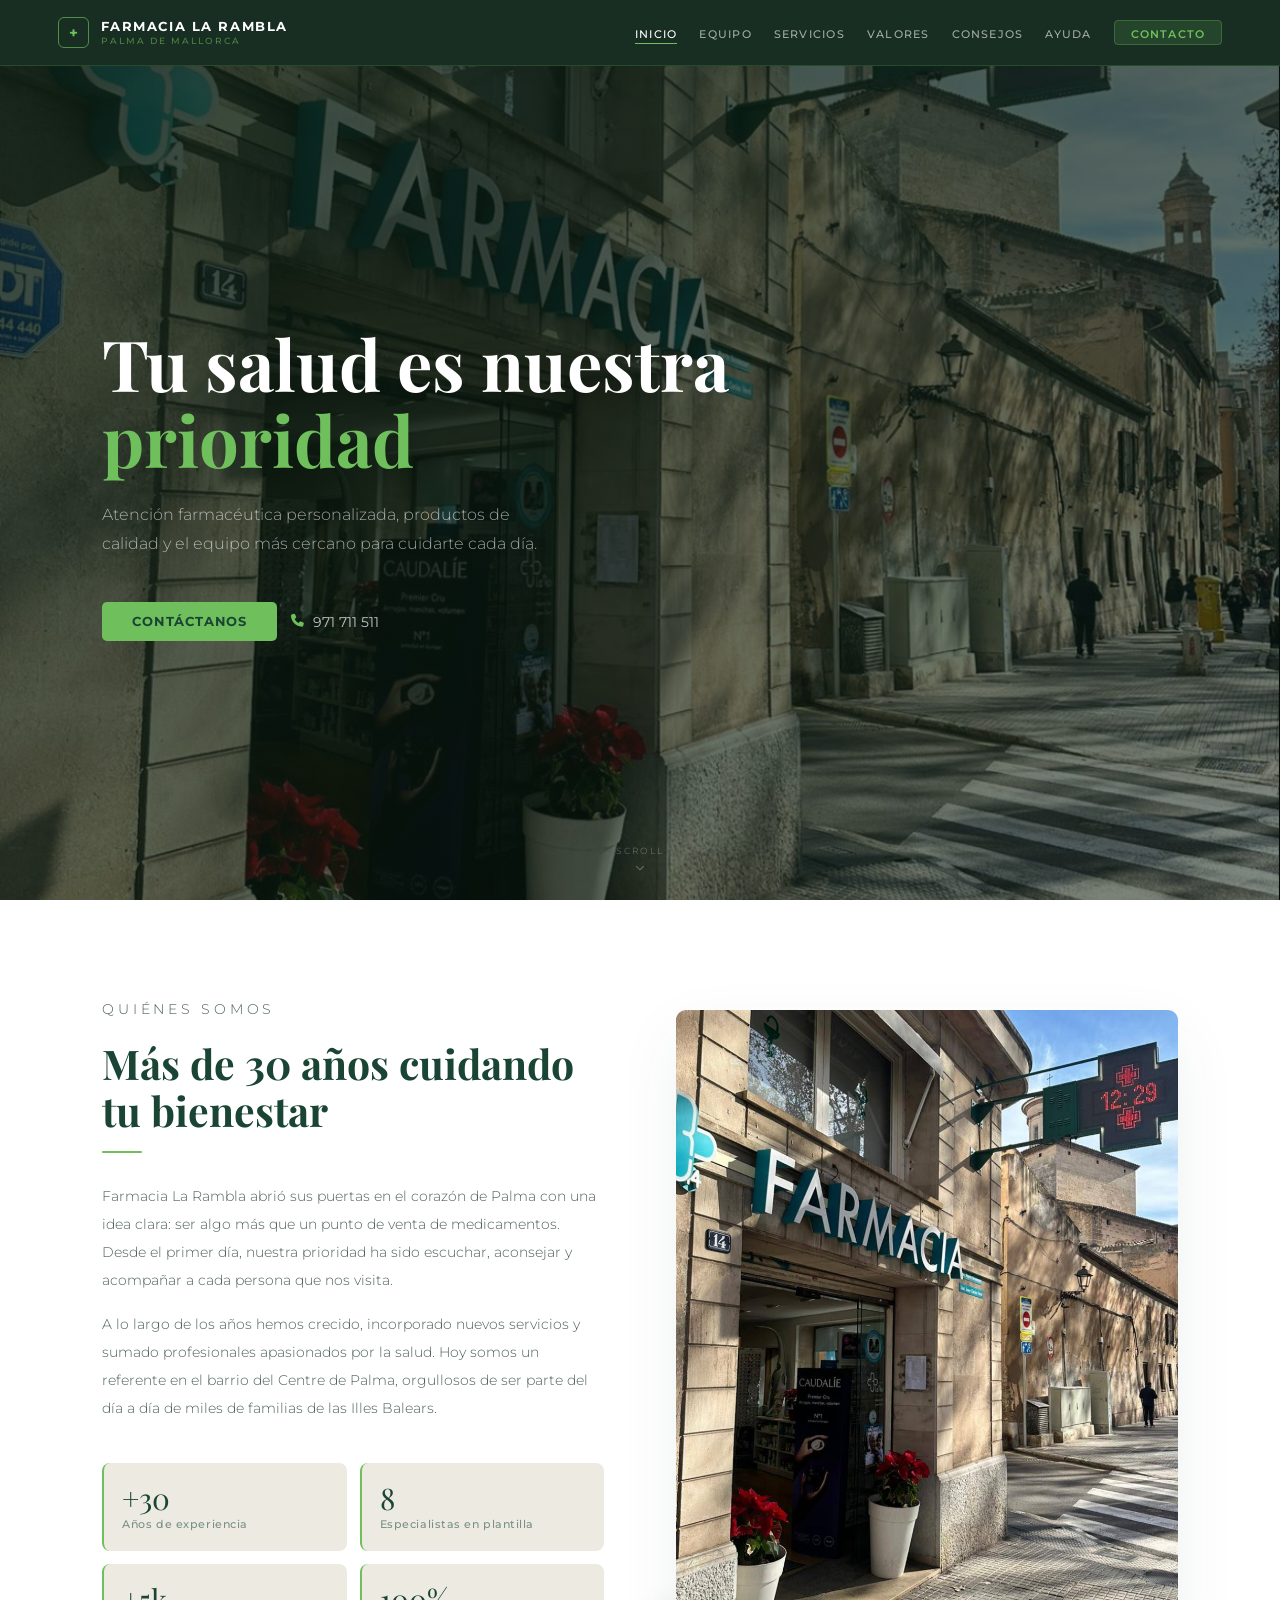
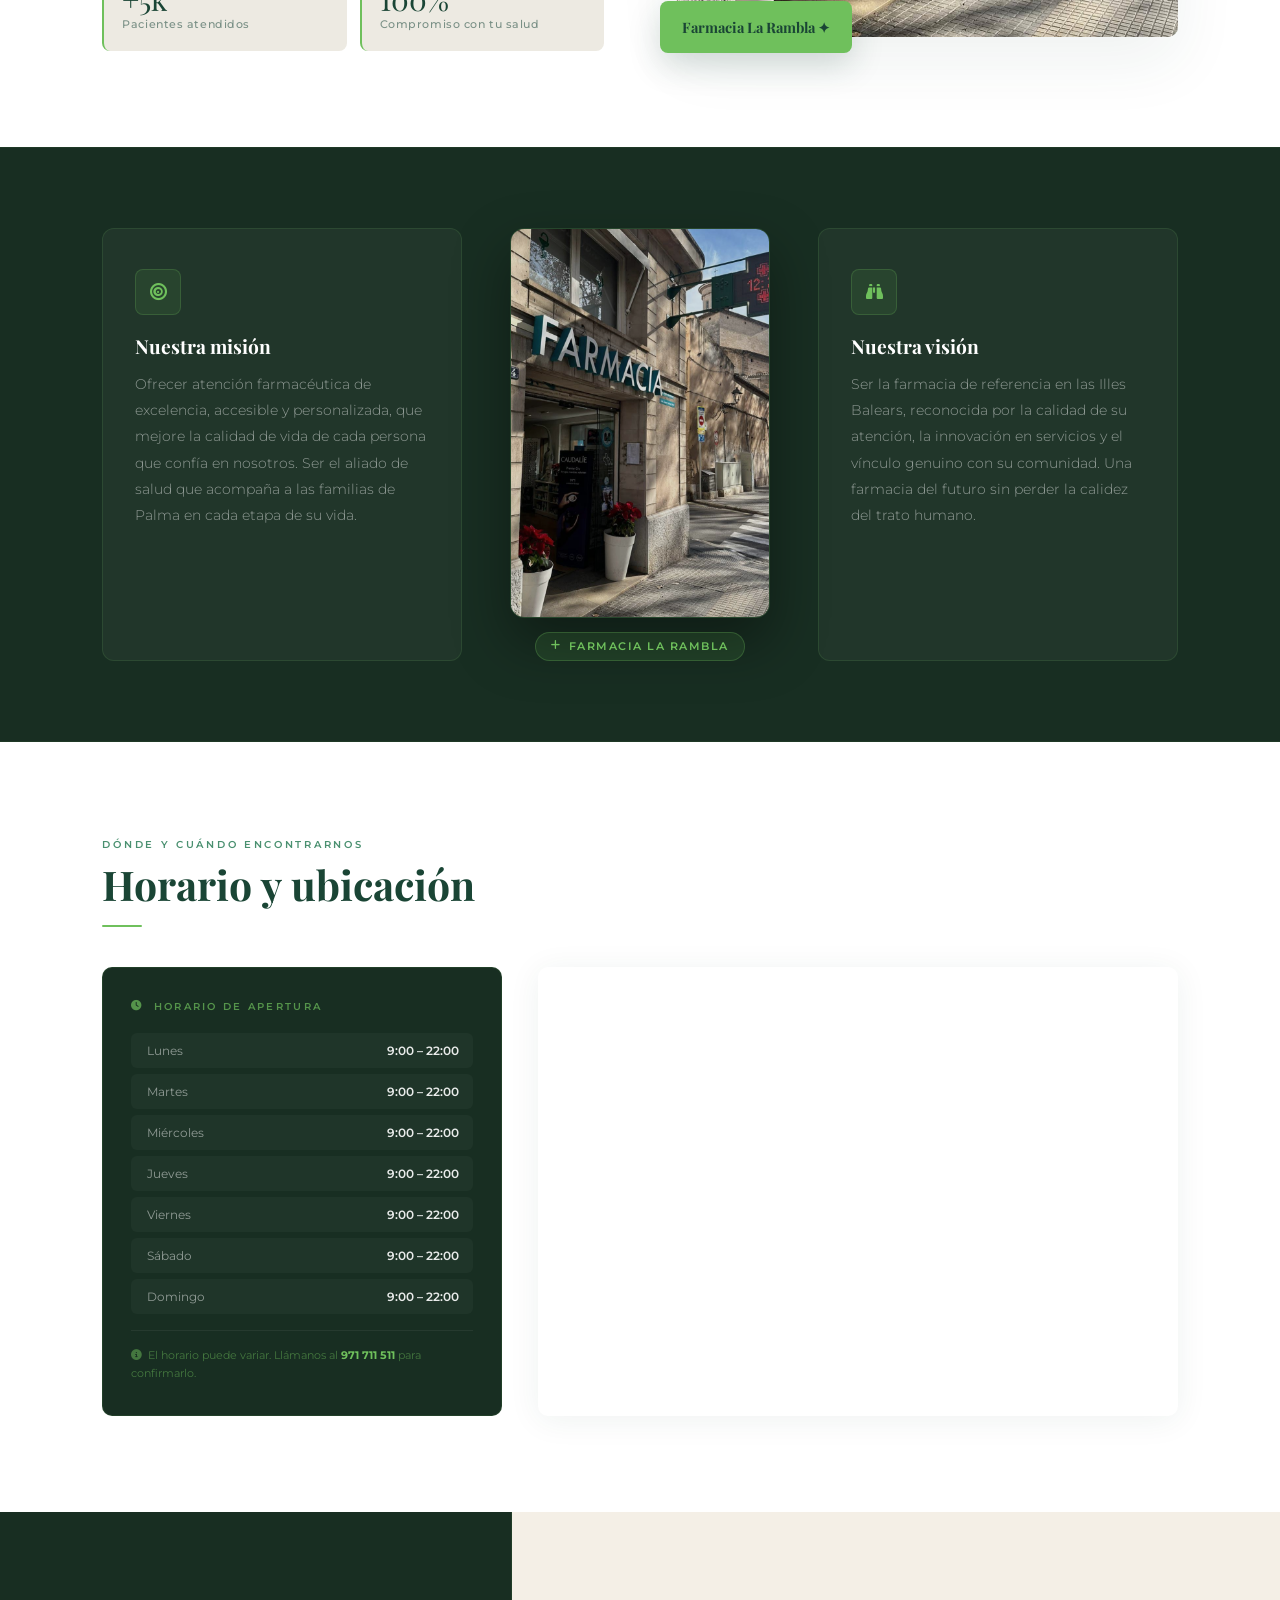
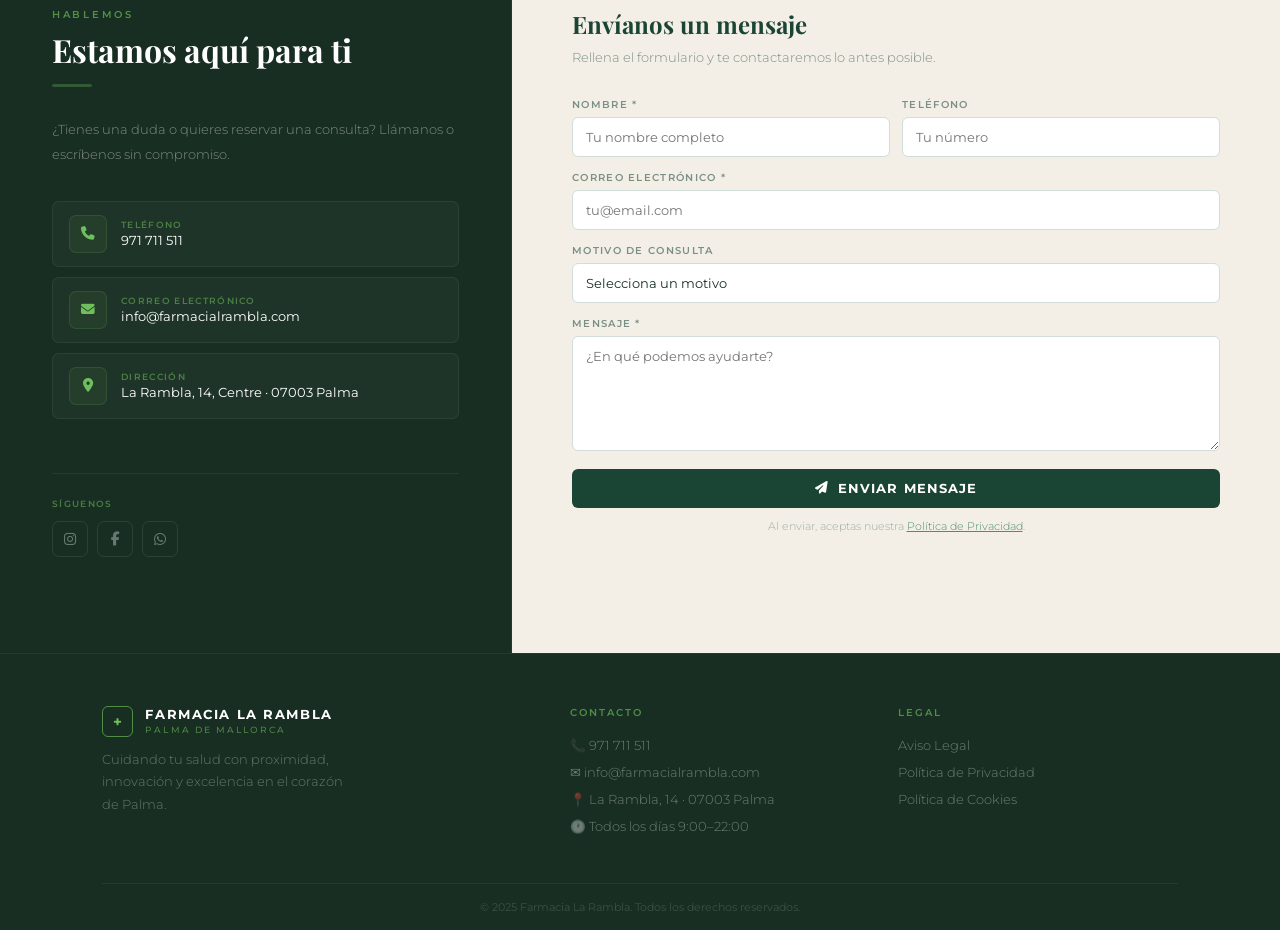
==== Pages/index.html @ c3dd3720 "Initial commit: add full project structure (Pages, assets, styles, index)" ====
<!DOCTYPE html>
<html lang="es">
<head>
  <meta charset="UTF-8"/>
  <meta name="viewport" content="width=device-width, initial-scale=1.0"/>
  <title>Farmacia La Rambla · Palma de Mallorca</title>
  <link href="https://fonts.googleapis.com/css2?family=Playfair+Display:wght@400;700&family=Montserrat:wght@300;400;500;600;700&display=swap" rel="stylesheet"/>
  <link rel="stylesheet" href="https://cdnjs.cloudflare.com/ajax/libs/font-awesome/6.5.0/css/all.min.css"/>
  <link rel="stylesheet" href="style.css"/>
</head>
<body>

<!-- NAVBAR -->
<nav id="navbar">
  <a href="index.html" class="nav-logo">
    <div class="cruz">+</div>
    <div class="nav-logo-text">
      <span class="brand-name">Farmacia La Rambla</span>
      <span class="brand-sub">Palma de Mallorca</span>
    </div>
  </a>
  <ul class="nav-links">
    <li><a href="index.html" class="active">Inicio</a></li>
    <li><a href="equipo.html">Equipo</a></li>
    <li><a href="servicios.html">Servicios</a></li>
    <li><a href="valores.html">Valores</a></li>
    <li><a href="consejos.html">Consejos</a></li>
    <li><a href="ayuda.html">Ayuda</a></li>
    <li><a href="#contacto" class="nav-cta">Contacto</a></li>
  </ul>
</nav>

<!-- HERO -->
<section id="inicio">
  <h1 class="hero-title">Tu salud es nuestra <em>prioridad</em></h1>
  <p class="hero-sub">Atención farmacéutica personalizada, productos de calidad y el equipo más cercano para cuidarte cada día.</p>
  <div class="hero-actions">
    <a href="#contacto" class="btn-primary">Contáctanos</a>
    <a href="tel:+34971711511" class="btn-phone"><i class="fas fa-phone"></i> 971 711 511</a>
  </div>
  <div class="hero-scroll"><span>Scroll</span><i class="fas fa-chevron-down"></i></div>
</section>

<!-- QUIÉNES SOMOS -->
<section id="quienes">
  <div class="quienes-text">
    <p class="section-label">Quiénes somos</p>
    <h2 class="section-title">Más de 30 años cuidando tu bienestar</h2>
    <div class="divider"></div>
    <p>Farmacia La Rambla abrió sus puertas en el corazón de Palma con una idea clara: ser algo más que un punto de venta de medicamentos. Desde el primer día, nuestra prioridad ha sido escuchar, aconsejar y acompañar a cada persona que nos visita.</p>
    <p>A lo largo de los años hemos crecido, incorporado nuevos servicios y sumado profesionales apasionados por la salud. Hoy somos un referente en el barrio del Centre de Palma, orgullosos de ser parte del día a día de miles de familias de las Illes Balears.</p>
    <div class="quienes-stats">
      <div class="stat-box"><div class="stat-num">+30</div><div class="stat-label">Años de experiencia</div></div>
      <div class="stat-box"><div class="stat-num">8</div><div class="stat-label">Especialistas en plantilla</div></div>
      <div class="stat-box"><div class="stat-num">+5k</div><div class="stat-label">Pacientes atendidos</div></div>
      <div class="stat-box"><div class="stat-num">100%</div><div class="stat-label">Compromiso con tu salud</div></div>
    </div>
  </div>
  <div class="quienes-visual">
    <div class="quienes-img-wrap">
      <img src="../assets/Showcase.png" alt="Farmacia La Rambla"/>
    </div>
    <div class="quienes-badge">Farmacia La Rambla ✦</div>
  </div>
</section>

<!-- MISIÓN Y VISIÓN -->
<div class="mv-strip">
  <div class="mv-card">
    <div class="mv-icon"><i class="fas fa-bullseye"></i></div>
    <h3>Nuestra misión</h3>
    <p>Ofrecer atención farmacéutica de excelencia, accesible y personalizada, que mejore la calidad de vida de cada persona que confía en nosotros. Ser el aliado de salud que acompaña a las familias de Palma en cada etapa de su vida.</p>
  </div>
  <div class="mv-center-col">
    <div class="mv-img-frame">
      <img src="../assets/Showcase.png" alt="Farmacia La Rambla"/>
    </div>
    <div class="mv-img-badge">
      <i class="fas fa-plus"></i> Farmacia La Rambla
    </div>
  </div>
  <div class="mv-card">
    <div class="mv-icon"><i class="fas fa-binoculars"></i></div>
    <h3>Nuestra visión</h3>
    <p>Ser la farmacia de referencia en las Illes Balears, reconocida por la calidad de su atención, la innovación en servicios y el vínculo genuino con su comunidad. Una farmacia del futuro sin perder la calidez del trato humano.</p>
  </div>
</div>

<!-- HORARIO + MAPA -->
<section id="horario-mapa">
  <div class="hm-header">
    <p class="section-label">Dónde y cuándo encontrarnos</p>
    <h2 class="section-title">Horario y ubicación</h2>
    <div class="divider"></div>
  </div>
  <div class="hm-inner">
    <div class="horario-block">
      <div class="horario-block-title">
        <i class="fas fa-clock"></i>
        Horario de apertura
      </div>
      <div class="horario-rows">
        <div class="hr-row"><span class="hr-dia">Lunes</span><span class="hr-hora">9:00 – 22:00</span></div>
        <div class="hr-row"><span class="hr-dia">Martes</span><span class="hr-hora">9:00 – 22:00</span></div>
        <div class="hr-row"><span class="hr-dia">Miércoles</span><span class="hr-hora">9:00 – 22:00</span></div>
        <div class="hr-row"><span class="hr-dia">Jueves</span><span class="hr-hora">9:00 – 22:00</span></div>
        <div class="hr-row"><span class="hr-dia">Viernes</span><span class="hr-hora">9:00 – 22:00</span></div>
        <div class="hr-row"><span class="hr-dia">Sábado</span><span class="hr-hora">9:00 – 22:00</span></div>
        <div class="hr-row"><span class="hr-dia">Domingo</span><span class="hr-hora">9:00 – 22:00</span></div>
      </div>
      <p class="horario-note">
        <i class="fas fa-info-circle"></i>&nbsp;
        El horario puede variar. Llámanos al <strong style="color:var(--lima);">971 711 511</strong> para confirmarlo.
      </p>
    </div>
    <div class="mapa-block">
      <iframe
        src="https://maps.google.com/maps?q=La+Rambla+14,+07003+Palma,+Illes+Balears,+Spain&t=&z=16&ie=UTF8&iwloc=&output=embed"
        allowfullscreen loading="lazy"
        referrerpolicy="no-referrer-when-downgrade"
        title="Ubicación Farmacia La Rambla">
      </iframe>
    </div>
  </div>
</section>

<!-- CONTACTO -->
<section id="contacto" style="padding:0;">
  <div class="contacto-info-panel">
    <p class="section-label">Hablemos</p>
    <h2 class="section-title">Estamos aquí para ti</h2>
    <div class="divider"></div>
    <p class="contacto-desc">¿Tienes una duda o quieres reservar una consulta? Llámanos o escríbenos sin compromiso.</p>
    <div class="contacto-items">
      <a href="tel:+34971711511" class="contacto-item">
        <div class="icon"><i class="fas fa-phone"></i></div>
        <div><div class="ci-label">Teléfono</div><div class="ci-value">971 711 511</div></div>
      </a>
      <a href="mailto:info@farmacialrambla.com" class="contacto-item">
        <div class="icon"><i class="fas fa-envelope"></i></div>
        <div><div class="ci-label">Correo electrónico</div><div class="ci-value">info@farmacialrambla.com</div></div>
      </a>
      <div class="contacto-item">
        <div class="icon"><i class="fas fa-map-marker-alt"></i></div>
        <div><div class="ci-label">Dirección</div><div class="ci-value">La Rambla, 14, Centre · 07003 Palma</div></div>
      </div>
    </div>
    <div class="sep-line"></div>
    <p class="ci-label" style="color:rgba(111,192,92,0.55);margin-bottom:12px;">Síguenos</p>
    <div class="social-row">
      <a href="https://www.instagram.com/farmacia_larambla14/" target="_blank" rel="noopener" class="social-btn"><i class="fab fa-instagram"></i></a>
      <a href="#" class="social-btn"><i class="fab fa-facebook-f"></i></a>
      <a href="#" class="social-btn"><i class="fab fa-whatsapp"></i></a>
    </div>
  </div>
  <div class="contacto-form-panel">
    <h3>Envíanos un mensaje</h3>
    <p class="form-sub">Rellena el formulario y te contactaremos lo antes posible.</p>
    <div class="form-row">
      <div class="form-group"><label>Nombre *</label><input type="text" id="nombre" placeholder="Tu nombre completo"/></div>
      <div class="form-group"><label>Teléfono</label><input type="tel" id="telefono" placeholder="Tu número"/></div>
    </div>
    <div class="form-group"><label>Correo electrónico *</label><input type="email" id="email" placeholder="tu@email.com"/></div>
    <div class="form-group">
      <label>Motivo de consulta</label>
      <select id="motivo">
        <option value="">Selecciona un motivo</option>
        <option value="consulta">Consulta farmacéutica</option>
        <option value="cita">Solicitar cita</option>
        <option value="pedido">Pedido o encargo</option>
        <option value="informacion">Información sobre servicios</option>
        <option value="otro">Otro</option>
      </select>
    </div>
    <div class="form-group"><label>Mensaje *</label><textarea id="mensaje" placeholder="¿En qué podemos ayudarte?"></textarea></div>
    <button class="btn-submit" onclick="enviarFormulario()"><i class="fas fa-paper-plane"></i> Enviar mensaje</button>
    <p class="form-nota">Al enviar, aceptas nuestra <a href="#" style="color:var(--verde-claro);">Política de Privacidad</a>.</p>
  </div>
</section>

<!-- FOOTER -->
<footer>
  <div class="footer-grid">
    <div class="footer-brand">
      <a href="index.html" class="nav-logo">
        <div class="cruz">+</div>
        <div class="nav-logo-text">
          <span class="brand-name">Farmacia La Rambla</span>
          <span class="brand-sub">Palma de Mallorca</span>
        </div>
      </a>
      <p>Cuidando tu salud con proximidad, innovación y excelencia en el corazón de Palma.</p>
    </div>
    <div class="footer-col">
      <h4>Contacto</h4>
      <ul>
        <li><span>📞 971 711 511</span></li>
        <li><span>✉ info@farmacialrambla.com</span></li>
        <li><span>📍 La Rambla, 14 · 07003 Palma</span></li>
        <li><span>🕐 Todos los días 9:00–22:00</span></li>
      </ul>
    </div>
    <div class="footer-col">
      <h4>Legal</h4>
      <ul>
        <li><a href="#">Aviso Legal</a></li>
        <li><a href="#">Política de Privacidad</a></li>
        <li><a href="#">Política de Cookies</a></li>
      </ul>
    </div>
  </div>
  <div class="footer-bottom">© 2025 Farmacia La Rambla. Todos los derechos reservados.</div>
</footer>

<script>
  const navbar = document.getElementById('navbar');
  window.addEventListener('scroll', () => {
    navbar.classList.toggle('scrolled', window.scrollY > 60);
  });
  function enviarFormulario() {
    const nombre  = document.getElementById('nombre').value.trim();
    const email   = document.getElementById('email').value.trim();
    const mensaje = document.getElementById('mensaje').value.trim();
    const motivo  = document.getElementById('motivo').value;
    if (!nombre || !email || !mensaje) {
      alert('Por favor rellena los campos obligatorios: nombre, correo y mensaje.');
      return;
    }
    const asunto = motivo ? `[${motivo}] Consulta de ${nombre}` : `Consulta de ${nombre}`;
    const cuerpo = `Nombre: ${nombre}\nCorreo: ${email}\n\n${mensaje}`;
    window.location.href = `mailto:info@farmacialrambla.com?subject=${encodeURIComponent(asunto)}&body=${encodeURIComponent(cuerpo)}`;
  }
</script>
</body>
</html>
---- Pages/style.css ----
/* ═══════════════════════════════════════════════
   Farmacia La Rambla — Shared Stylesheet
   ═══════════════════════════════════════════════ */

:root {
  --verde:       #1a4535;
  --verde-medio: #2b6349;
  --verde-claro: #4a9070;
  --lima:        #6fc05c;
  --crema:       #f4efe6;
  --blanco:      #ffffff;
  --gris:        #edeae2;
  --texto:       #1a2e25;
  --sombra:      rgba(26, 69, 53, 0.07);
  --nav-bg:      #182e22;   /* lightened from #0d1c12 */
}

* { margin: 0; padding: 0; box-sizing: border-box; }
html { scroll-behavior: smooth; }
body {
  font-family: 'Montserrat', sans-serif;
  background: var(--crema); color: var(--texto);
  -webkit-font-smoothing: antialiased;
  text-rendering: optimizeLegibility;
}

/* ── NAVBAR ─────────────────────────────────── */
nav {
  position: fixed; top: 0; left: 0; right: 0; z-index: 1000;
  display: flex; align-items: center; justify-content: space-between;
  padding: 0 4.5%; height: 66px;
  background: var(--nav-bg);
  border-bottom: 1px solid rgba(111, 192, 92, 0.18);
  transition: background 0.35s, box-shadow 0.35s;
}
nav.scrolled {
  background: rgba(18, 38, 28, 0.98);
  backdrop-filter: blur(18px);
  box-shadow: 0 1px 0 rgba(111, 192, 92, 0.12), 0 8px 40px rgba(0, 0, 0, 0.28);
}

.nav-logo { display: flex; align-items: center; gap: 12px; text-decoration: none; }
.nav-logo .cruz {
  width: 31px; height: 31px;
  border: 1.5px solid rgba(111, 192, 92, 0.65); border-radius: 6px;
  display: flex; align-items: center; justify-content: center;
  font-size: 15px; color: var(--lima); font-weight: 700;
  transition: background 0.2s, border-color 0.2s;
}
.nav-logo:hover .cruz { background: rgba(111, 192, 92, 0.1); border-color: var(--lima); }
.nav-logo-text { display: flex; flex-direction: column; line-height: 1; }
.nav-logo-text .brand-name {
  font-family: 'Montserrat', sans-serif; font-size: 0.82rem;
  font-weight: 700; letter-spacing: 0.12em; text-transform: uppercase; color: var(--blanco);
}
.nav-logo-text .brand-sub {
  font-size: 0.58rem; letter-spacing: 0.22em; text-transform: uppercase;
  color: rgba(111, 192, 92, 0.6); margin-top: 3px; font-weight: 500;
}
.nav-logo > span {
  font-family: 'Montserrat', sans-serif; font-size: 0.82rem; font-weight: 700;
  letter-spacing: 0.1em; text-transform: uppercase; color: var(--blanco);
}

.nav-links { display: flex; gap: 22px; list-style: none; align-items: center; }
.nav-links a {
  color: rgba(255, 255, 255, 0.6); text-decoration: none;
  font-size: 0.7rem; font-weight: 500; letter-spacing: 0.11em;
  text-transform: uppercase; transition: color 0.2s;
  position: relative; padding-bottom: 3px;
}
.nav-links a::after {
  content: ''; position: absolute; bottom: 0; left: 0;
  width: 0; height: 1.5px; background: var(--lima);
  transition: width 0.22s ease;
}
.nav-links a:hover,
.nav-links a.active { color: var(--blanco); }
.nav-links a:hover::after,
.nav-links a.active::after { width: 100%; }

.nav-cta {
  background: rgba(111, 192, 92, 0.15) !important; color: var(--lima) !important;
  padding: 6px 16px; border-radius: 4px;
  border: 1px solid rgba(111, 192, 92, 0.3) !important; font-weight: 600 !important;
  transition: background 0.2s !important;
}
.nav-cta::after { display: none !important; }
.nav-cta:hover { background: rgba(111, 192, 92, 0.25) !important; color: var(--lima) !important; }

/* ── BASE SECTION ────────────────────────────── */
section { padding: 96px 8%; }
.section-label {
  font-size: 0.65rem; letter-spacing: 0.26em; text-transform: uppercase;
  color: var(--verde-claro); margin-bottom: 10px; font-weight: 600;
}
.section-title {
  font-family: 'Playfair Display', serif;
  font-size: clamp(1.85rem, 3.2vw, 2.65rem);
  color: var(--verde); line-height: 1.16; margin-bottom: 16px;
}
.divider { width: 40px; height: 2.5px; background: var(--lima); border-radius: 2px; margin-bottom: 30px; }

/* ── PAGE HEADER (subpages) ──────────────────── */
.page-header {
  padding: 130px 8% 72px; background: var(--nav-bg);
  position: relative; overflow: hidden;
}
.page-header::before {
  content: ''; position: absolute; inset: 0;
  background: linear-gradient(135deg, rgba(111,192,92,0.06) 0%, transparent 60%);
  pointer-events: none;
}
.page-header::after {
  content: ''; position: absolute; bottom: 0; left: 8%; right: 8%;
  height: 1px; background: rgba(111, 192, 92, 0.12);
}
.page-header .section-label { color: rgba(111, 192, 92, 0.7); }
.page-header .section-title { color: var(--blanco); font-size: clamp(2.1rem, 4.5vw, 3.2rem); }
.page-header .divider { background: rgba(111, 192, 92, 0.4); }
.page-header-sub {
  color: rgba(255, 255, 255, 0.52); font-size: 0.94rem;
  max-width: 500px; line-height: 1.85; font-weight: 300;
}

/* ── HERO (index.html) ───────────────────────── */
#inicio {
  min-height: 100vh;
  background:
    linear-gradient(to bottom right, rgba(12, 30, 19, 0.86) 0%, rgba(6, 22, 13, 0.5) 100%),
    url('../assets/Showcase.png') center center / cover no-repeat;
  display: flex; flex-direction: column;
  align-items: flex-start; justify-content: center;
  padding: 0 8%; padding-top: 66px; position: relative;
}
.hero-badge {
  display: inline-flex; align-items: center; gap: 8px;
  background: rgba(111, 192, 92, 0.1); border: 1px solid rgba(111, 192, 92, 0.3);
  color: var(--lima); font-size: 0.64rem; letter-spacing: 0.22em; text-transform: uppercase;
  padding: 5px 14px; border-radius: 20px; margin-bottom: 28px;
}
/* ── hero title: original Playfair Display ── */
.hero-title {
  font-family: 'Playfair Display', serif;
  font-size: clamp(2.6rem, 5.5vw, 4.8rem);
  color: var(--blanco); line-height: 1.09;
  max-width: 660px; margin-bottom: 22px;
}
.hero-title em { color: var(--lima); font-style: normal; }
.hero-sub {
  color: rgba(255, 255, 255, 0.6); font-size: 0.97rem;
  max-width: 450px; line-height: 1.88; margin-bottom: 44px; font-weight: 300;
}
.hero-actions { display: flex; gap: 14px; align-items: center; flex-wrap: wrap; }
.btn-primary {
  background: var(--lima); color: var(--verde);
  padding: 12px 30px; border-radius: 5px; font-weight: 700; font-size: 0.8rem;
  text-decoration: none; letter-spacing: 0.06em; text-transform: uppercase;
  transition: background 0.2s, transform 0.2s, box-shadow 0.2s;
}
.btn-primary:hover { background: #7fd46b; transform: translateY(-2px); box-shadow: 0 8px 24px rgba(111,192,92,0.3); }
.btn-phone {
  color: rgba(255,255,255,0.75); text-decoration: none;
  display: flex; align-items: center; gap: 9px;
  font-size: 0.88rem; font-weight: 400; transition: color 0.2s;
}
.btn-phone i { color: var(--lima); font-size: 0.8rem; }
.btn-phone:hover { color: var(--blanco); }
.hero-scroll {
  position: absolute; bottom: 28px; left: 50%; transform: translateX(-50%);
  display: flex; flex-direction: column; align-items: center; gap: 7px;
  color: rgba(255, 255, 255, 0.28); font-size: 0.58rem;
  letter-spacing: 0.2em; text-transform: uppercase;
  animation: heroScroll 2.4s ease-in-out infinite;
}
@keyframes heroScroll {
  0%, 100% { transform: translateX(-50%) translateY(0); opacity: 0.35; }
  50%       { transform: translateX(-50%) translateY(7px); opacity: 0.75; }
}

/* ── QUIÉNES SOMOS ───────────────────────────── */
#quienes {
  background: var(--blanco);
  display: grid; grid-template-columns: 1fr 1fr; gap: 72px; align-items: center;
}
.quienes-text p { color: #4d6059; line-height: 1.94; font-size: 0.9rem; font-weight: 300; margin-bottom: 16px; }
.quienes-stats { display: grid; grid-template-columns: 1fr 1fr; gap: 13px; margin-top: 40px; }
.stat-box {
  background: var(--gris); padding: 20px 18px; border-radius: 8px;
  border-left: 2.5px solid var(--lima); transition: transform 0.2s;
}
.stat-box:hover { transform: translateY(-2px); }
.stat-num { font-family: 'Playfair Display', serif; font-size: 1.85rem; color: var(--verde); line-height: 1; margin-bottom: 4px; }
.stat-label { font-size: 0.69rem; color: #7a9086; font-weight: 500; letter-spacing: 0.05em; }
.quienes-visual { position: relative; }
.quienes-img-wrap { border-radius: 10px; overflow: hidden; aspect-ratio: 4/5; box-shadow: 0 24px 64px var(--sombra); }
.quienes-img-wrap img { width: 100%; height: 100%; object-fit: cover; display: block; }
.quienes-badge {
  position: absolute; bottom: -16px; left: -16px;
  background: var(--lima); color: var(--verde); padding: 16px 22px; border-radius: 8px;
  font-family: 'Playfair Display', serif; font-size: 0.9rem; font-weight: 700;
  box-shadow: 0 12px 32px rgba(26, 69, 53, 0.18);
}

/* ── MISIÓN / VISIÓN ─────────────────────────── */
.mv-strip {
  background: var(--nav-bg);
  padding: 80px 8%;
  display: grid;
  grid-template-columns: 1fr 260px 1fr;
  gap: 48px;
  align-items: center;
  border-top: 1px solid rgba(111, 192, 92, 0.08);
  border-bottom: 1px solid rgba(111, 192, 92, 0.08);
}
.mv-card {
  background: rgba(255, 255, 255, 0.04);
  border: 1px solid rgba(111, 192, 92, 0.14);
  border-radius: 12px; padding: 40px 32px;
  display: flex; flex-direction: column; height: 100%;
}
.mv-icon {
  width: 46px; height: 46px;
  background: rgba(111, 192, 92, 0.1);
  border: 1px solid rgba(111, 192, 92, 0.22);
  border-radius: 8px;
  display: flex; align-items: center; justify-content: center;
  color: var(--lima); font-size: 1.05rem; margin-bottom: 18px; flex-shrink: 0;
}
.mv-card h3 {
  font-family: 'Playfair Display', serif;
  font-size: 1.2rem; color: var(--blanco); margin-bottom: 12px;
}
.mv-card p { color: rgba(255, 255, 255, 0.5); font-size: 0.86rem; line-height: 1.9; font-weight: 300; }

/* Mission/Vision center image column */
.mv-center-col {
  display: flex; flex-direction: column; align-items: center; gap: 14px;
}
.mv-img-frame {
  width: 100%; aspect-ratio: 2/3; border-radius: 14px; overflow: hidden;
  border: 1px solid rgba(111, 192, 92, 0.16);
  box-shadow: 0 24px 56px rgba(0, 0, 0, 0.38);
}
.mv-img-frame img {
  width: 100%; height: 100%; object-fit: cover;
  filter: brightness(0.88) saturate(0.85);
}
.mv-img-badge {
  background: rgba(111, 192, 92, 0.12);
  border: 1px solid rgba(111, 192, 92, 0.26);
  color: var(--lima); padding: 7px 15px; border-radius: 20px;
  font-size: 0.66rem; font-weight: 600; letter-spacing: 0.14em;
  text-transform: uppercase; display: flex; align-items: center; gap: 7px;
  white-space: nowrap;
}

/* ── HORARIO + MAPA ──────────────────────────── */
#horario-mapa { background: var(--blanco); }
.hm-header { margin-bottom: 40px; }
.hm-inner { display: grid; grid-template-columns: 1fr 1.6fr; gap: 36px; align-items: stretch; }
.horario-block {
  background: var(--nav-bg); border-radius: 10px; padding: 32px 28px;
  display: flex; flex-direction: column; border: 1px solid rgba(111, 192, 92, 0.12);
}
.horario-block-title {
  font-size: 0.65rem; letter-spacing: 0.22em; text-transform: uppercase;
  color: rgba(111, 192, 92, 0.7); margin-bottom: 20px;
  display: flex; align-items: center; gap: 10px; font-weight: 600;
}
.horario-rows { display: flex; flex-direction: column; gap: 6px; flex: 1; }
.hr-row {
  display: flex; justify-content: space-between; align-items: center;
  padding: 10px 14px; border-radius: 6px; border-left: 2px solid transparent;
  transition: border-color 0.2s, background 0.2s; background: rgba(255,255,255,0.03);
}
.hr-row:hover { border-left-color: var(--lima); background: rgba(111,192,92,0.05); }
.hr-dia { font-size: 0.76rem; color: rgba(255,255,255,0.5); font-weight: 400; }
.hr-hora { font-size: 0.78rem; color: rgba(255,255,255,0.9); font-weight: 600; }
.hr-row.cerrado .hr-hora { color: rgba(255,255,255,0.25); font-weight: 400; font-style: italic; }
.horario-note {
  font-size: 0.68rem; color: rgba(111,192,92,0.5); margin-top: 16px;
  line-height: 1.65; padding-top: 16px; border-top: 1px solid rgba(255,255,255,0.06);
}
.mapa-block { border-radius: 10px; overflow: hidden; box-shadow: 0 4px 32px var(--sombra); min-height: 360px; }
.mapa-block iframe { width: 100%; height: 100%; min-height: 360px; border: 0; display: block; }

/* ── EQUIPO ──────────────────────────────────── */
.equipo-intro { color: #4d6059; font-size: 0.9rem; line-height: 1.92; font-weight: 300; max-width: 640px; margin-bottom: 48px; }
.equipo-grid { display: grid; grid-template-columns: repeat(2, 1fr); gap: 24px; }
.miembro-card {
  background: var(--gris); border-radius: 11px; overflow: hidden;
  display: grid; grid-template-columns: 180px 1fr;
  box-shadow: 0 2px 14px var(--sombra); transition: transform 0.3s, box-shadow 0.3s;
}
.miembro-card:hover { transform: translateY(-4px); box-shadow: 0 14px 44px rgba(26,69,53,0.1); }
.miembro-foto {
  background: var(--nav-bg);
  display: flex; align-items: center; justify-content: center; min-height: 240px; overflow: hidden;
}
.miembro-foto img { width: 100%; height: 100%; object-fit: cover; }
.miembro-foto .ph { font-size: 3.5rem; color: rgba(111,192,92,0.15); }
.miembro-info { padding: 24px 20px; display: flex; flex-direction: column; justify-content: center; }
.miembro-role { font-size: 0.58rem; letter-spacing: 0.2em; text-transform: uppercase; color: var(--verde-claro); font-weight: 600; margin-bottom: 4px; }
.miembro-nombre { font-family: 'Playfair Display', serif; font-size: 1.12rem; color: var(--verde); margin-bottom: 6px; }
.miembro-titulo { font-size: 0.68rem; color: rgba(255,255,255,0.85); background: var(--verde); display: inline-block; padding: 3px 10px; border-radius: 20px; margin-bottom: 11px; font-weight: 500; }
.miembro-desc { font-size: 0.77rem; color: #5a7268; line-height: 1.78; font-weight: 300; margin-bottom: 13px; }
.miembro-tags { display: flex; flex-wrap: wrap; gap: 5px; }
.mtag { background: var(--blanco); color: var(--verde); font-size: 0.63rem; padding: 3px 9px; border-radius: 20px; font-weight: 500; border: 1px solid #d0e0d8; }

/* ── SERVICIOS ───────────────────────────────── */
.servicios-intro { color: #4d6059; font-size: 0.9rem; line-height: 1.92; font-weight: 300; max-width: 640px; margin-bottom: 48px; }
.servicios-grid { display: grid; grid-template-columns: repeat(3, 1fr); gap: 18px; }

/* "Flyers" / Service cards — taller and more spacious */
.servicio-card {
  background: var(--blanco); padding: 42px 28px; border-radius: 9px;
  min-height: 250px;
  box-shadow: 0 1px 8px var(--sombra);
  transition: transform 0.3s, box-shadow 0.3s;
  border-bottom: 2.5px solid transparent;
  display: flex; flex-direction: column;
}
.servicio-card:hover {
  transform: translateY(-5px);
  box-shadow: 0 14px 44px rgba(26, 69, 53, 0.09);
  border-bottom-color: var(--lima);
}
.servicio-icon {
  width: 50px; height: 50px; background: rgba(111, 192, 92, 0.09);
  border-radius: 8px; display: flex; align-items: center; justify-content: center;
  margin-bottom: 20px; font-size: 1.2rem; color: var(--verde-medio);
}
.servicio-card h3 { font-family: 'Playfair Display', serif; font-size: 1rem; color: var(--verde); margin-bottom: 10px; }
.servicio-card p { font-size: 0.8rem; color: #6a8070; line-height: 1.82; font-weight: 300; flex: 1; }

.extras-titulo { font-family: 'Playfair Display', serif; font-size: 1.4rem; color: var(--verde); margin: 60px 0 22px; }
.extras-grid { display: grid; grid-template-columns: repeat(2, 1fr); gap: 16px; }
.extra-card {
  background: var(--blanco); border: 1.5px solid #dde8e3; border-radius: 9px;
  padding: 24px 20px; display: flex; gap: 16px; align-items: flex-start;
  transition: border-color 0.2s, box-shadow 0.2s;
}
.extra-card:hover { border-color: var(--lima); box-shadow: 0 8px 24px var(--sombra); }
.extra-icon { width: 44px; height: 44px; background: var(--verde); border-radius: 7px; flex-shrink: 0; display: flex; align-items: center; justify-content: center; color: var(--lima); font-size: 0.88rem; }
.extra-card h4 { font-family: 'Playfair Display', serif; font-size: 0.92rem; color: var(--verde); margin-bottom: 5px; }
.extra-card p { font-size: 0.78rem; color: #6a8070; line-height: 1.75; font-weight: 300; }

/* ── VALORES ─────────────────────────────────── */

/* Stats strip (valores.html) */
.valores-stats-strip {
  background: var(--blanco); padding: 36px 8%;
  display: flex; gap: 0; border-bottom: 1px solid #e8e3da;
}
.v-stat {
  flex: 1; padding: 16px 24px; text-align: center;
  border-right: 1px solid #e8e3da;
}
.v-stat:last-child { border-right: none; }
.v-stat-num { font-family: 'Playfair Display', serif; font-size: 2rem; color: var(--verde); line-height: 1; margin-bottom: 5px; }
.v-stat-label { font-size: 0.71rem; color: #7a9086; font-weight: 500; letter-spacing: 0.04em; }

/* Valores section — light background, consistent with other pages */
.valores-section { background: var(--crema); padding: 80px 8%; }
.valores-sub {
  color: #4d6059; font-size: 0.88rem; max-width: 540px; line-height: 1.9;
  font-weight: 300; margin-bottom: 48px;
}

.valores-grid { display: grid; grid-template-columns: repeat(5, 1fr); gap: 18px; }
.flip-card { height: 250px; perspective: 1000px; cursor: pointer; }
.flip-inner {
  width: 100%; height: 100%; position: relative;
  transform-style: preserve-3d;
  transition: transform 0.65s cubic-bezier(0.4, 0, 0.2, 1);
}
.flip-card:hover .flip-inner { transform: rotateY(180deg); }
.flip-front, .flip-back {
  position: absolute; width: 100%; height: 100%;
  backface-visibility: hidden; border-radius: 10px;
  display: flex; flex-direction: column;
  align-items: center; justify-content: center;
  padding: 26px 18px; text-align: center;
}

/* Flip front — white card on light background */
.flip-front {
  background: var(--blanco);
  border: 1.5px solid #d0ddd7;
  box-shadow: 0 3px 16px rgba(26, 69, 53, 0.06);
}
.flip-front i { font-size: 1.8rem; color: var(--verde-claro); margin-bottom: 14px; }
.flip-front h3 { font-family: 'Playfair Display', serif; color: var(--verde); font-size: 1rem; }

/* Flip back — dark verde */
.flip-back { background: var(--verde); transform: rotateY(180deg); }
.flip-back h3 { font-family: 'Playfair Display', serif; color: var(--blanco); font-size: 0.95rem; margin-bottom: 10px; }
.flip-back p { color: rgba(255, 255, 255, 0.7); font-size: 0.79rem; line-height: 1.66; }

/* ── CONTACTO ────────────────────────────────── */
#contacto { padding: 0; display: grid; grid-template-columns: 1fr 1.5fr; }
.contacto-info-panel {
  background: var(--nav-bg); padding: 96px 52px;
  display: flex; flex-direction: column; border-right: 1px solid rgba(111,192,92,0.1);
}
.contacto-info-panel .section-label { color: rgba(111, 192, 92, 0.68); }
.contacto-info-panel .section-title { color: var(--blanco); font-size: clamp(1.65rem, 2.5vw, 2.3rem); }
.contacto-info-panel .divider { background: rgba(111, 192, 92, 0.3); }
.contacto-desc { color: rgba(255, 255, 255, 0.45); font-size: 0.84rem; line-height: 1.86; font-weight: 300; margin-bottom: 34px; }
.contacto-items { display: flex; flex-direction: column; gap: 10px; margin-bottom: 30px; }
.contacto-item {
  display: flex; align-items: center; gap: 14px; text-decoration: none;
  padding: 13px 16px; background: rgba(255, 255, 255, 0.03);
  border: 1px solid rgba(255, 255, 255, 0.06); border-radius: 7px;
  transition: background 0.2s, transform 0.2s;
}
.contacto-item:hover { background: rgba(111, 192, 92, 0.08); transform: translateX(4px); }
.contacto-item .icon {
  width: 38px; height: 38px; background: rgba(111, 192, 92, 0.08);
  border: 1px solid rgba(111, 192, 92, 0.14); border-radius: 7px;
  display: flex; align-items: center; justify-content: center;
  color: var(--lima); font-size: 0.85rem; flex-shrink: 0;
}
.ci-label { font-size: 0.59rem; text-transform: uppercase; letter-spacing: 0.14em; color: rgba(111, 192, 92, 0.55); font-weight: 600; margin-bottom: 2px; }
.ci-value { font-size: 0.83rem; color: var(--blanco); font-weight: 400; }
.sep-line { width: 100%; height: 1px; background: rgba(255, 255, 255, 0.06); margin: 24px 0; }
.social-row { display: flex; gap: 9px; }
.social-btn {
  width: 36px; height: 36px; border-radius: 7px; border: 1px solid rgba(255, 255, 255, 0.09);
  display: flex; align-items: center; justify-content: center;
  color: rgba(255, 255, 255, 0.35); text-decoration: none;
  font-size: 0.88rem; transition: background 0.2s, color 0.2s;
}
.social-btn:hover { background: rgba(111, 192, 92, 0.12); color: var(--lima); }

.contacto-form-panel { background: var(--crema); padding: 96px 60px; }
.contacto-form-panel h3 { font-family: 'Playfair Display', serif; font-size: 1.5rem; color: var(--verde); margin-bottom: 6px; }
.form-sub { color: #7a9086; font-size: 0.82rem; line-height: 1.8; font-weight: 300; margin-bottom: 28px; }
.form-group { margin-bottom: 14px; }
.form-group label { display: block; font-size: 0.63rem; text-transform: uppercase; letter-spacing: 0.13em; color: #7a9086; margin-bottom: 6px; font-weight: 600; }
.form-group input,
.form-group textarea,
.form-group select {
  width: 100%; padding: 11px 13px; background: var(--blanco);
  border: 1.5px solid #d0ddd8; border-radius: 6px;
  font-family: 'Montserrat', sans-serif; font-size: 0.84rem; color: var(--texto);
  outline: none; transition: border-color 0.2s; -webkit-appearance: none;
}
.form-group input:focus,
.form-group textarea:focus,
.form-group select:focus { border-color: var(--verde-claro); box-shadow: 0 0 0 3px rgba(74,144,112,0.07); }
.form-group textarea { resize: vertical; min-height: 115px; }
.form-row { display: grid; grid-template-columns: 1fr 1fr; gap: 12px; }
.btn-submit {
  width: 100%; padding: 12px; background: var(--verde); color: var(--blanco);
  border: none; border-radius: 6px; font-family: 'Montserrat', sans-serif;
  font-size: 0.79rem; font-weight: 700; cursor: pointer;
  display: flex; align-items: center; justify-content: center; gap: 9px;
  margin-top: 8px; transition: background 0.2s, transform 0.2s;
  letter-spacing: 0.08em; text-transform: uppercase;
}
.btn-submit:hover { background: var(--verde-medio); transform: translateY(-1px); }
.form-nota { font-size: 0.69rem; color: #9aada6; text-align: center; margin-top: 10px; line-height: 1.6; font-weight: 300; }

/* ── FOOTER ──────────────────────────────────── */
footer { background: var(--nav-bg); padding: 52px 8% 0; border-top: 1px solid rgba(111,192,92,0.1); }
.footer-grid {
  display: grid; grid-template-columns: 1.5fr 1fr 1fr; gap: 48px;
  padding-bottom: 40px; border-bottom: 1px solid rgba(255, 255, 255, 0.06);
}
.footer-brand p { color: rgba(255, 255, 255, 0.35); font-size: 0.79rem; line-height: 1.8; font-weight: 300; max-width: 250px; margin-top: 12px; }
.footer-col h4 { color: rgba(111, 192, 92, 0.65); font-size: 0.63rem; letter-spacing: 0.2em; text-transform: uppercase; margin-bottom: 16px; font-weight: 600; }
.footer-col ul { list-style: none; }
.footer-col ul li { margin-bottom: 8px; }
.footer-col ul li a,
.footer-col ul li span { color: rgba(255, 255, 255, 0.38); text-decoration: none; font-size: 0.79rem; font-weight: 300; transition: color 0.2s; }
.footer-col ul li a:hover { color: rgba(111, 192, 92, 0.8); }
.footer-bottom { padding: 16px 0; text-align: center; color: rgba(255, 255, 255, 0.16); font-size: 0.7rem; }

/* ── CHATBOT (ayuda.html) ────────────────────── */
.chat-container { max-width: 720px; margin: 0 auto; }
.chat-disclaimer {
  background: rgba(111, 192, 92, 0.08); border: 1px solid rgba(111, 192, 92, 0.2);
  border-radius: 10px; padding: 18px 22px; margin-bottom: 26px;
  display: flex; gap: 13px; align-items: flex-start;
}
.chat-disclaimer i { color: var(--lima); font-size: 0.95rem; margin-top: 2px; flex-shrink: 0; }
.chat-disclaimer p { font-size: 0.83rem; color: #4d6059; line-height: 1.75; font-weight: 300; }
.chat-window {
  background: var(--blanco); border-radius: 12px;
  border: 1.5px solid #dde8e3; overflow: hidden; box-shadow: 0 4px 24px var(--sombra);
}
.chat-header {
  background: var(--nav-bg); padding: 14px 20px;
  display: flex; align-items: center; gap: 11px;
  border-bottom: 1px solid rgba(111,192,92,0.12);
}
.chat-header-dot { width: 8px; height: 8px; border-radius: 50%; background: var(--lima); }
.chat-header-title { font-size: 0.78rem; font-weight: 600; color: var(--blanco); letter-spacing: 0.04em; }
.chat-header-sub { font-size: 0.64rem; color: rgba(255,255,255,0.38); margin-left: auto; }
.chat-messages {
  padding: 18px; min-height: 320px; max-height: 400px;
  overflow-y: auto; display: flex; flex-direction: column; gap: 11px;
}
.msg { display: flex; gap: 9px; align-items: flex-end; }
.msg.bot { flex-direction: row; }
.msg.user { flex-direction: row-reverse; }
.msg-avatar {
  width: 28px; height: 28px; border-radius: 50%; flex-shrink: 0;
  background: var(--nav-bg); display: flex; align-items: center;
  justify-content: center; font-size: 0.75rem; color: var(--lima);
}
.msg.user .msg-avatar { background: var(--lima); color: var(--verde); }
.msg-bubble { max-width: 75%; padding: 10px 14px; border-radius: 11px; font-size: 0.82rem; line-height: 1.65; font-weight: 300; }
.msg.bot .msg-bubble { background: var(--gris); color: var(--texto); border-bottom-left-radius: 3px; }
.msg.user .msg-bubble { background: var(--verde); color: var(--blanco); border-bottom-right-radius: 3px; }
.chat-quick { padding: 12px 18px; border-top: 1px solid var(--gris); display: flex; flex-wrap: wrap; gap: 7px; }
.quick-btn {
  background: none; border: 1px solid #d0ddd8; border-radius: 20px;
  padding: 6px 13px; font-size: 0.72rem; font-family: 'Montserrat', sans-serif;
  color: var(--verde); cursor: pointer; transition: background 0.2s, border-color 0.2s; font-weight: 500;
}
.quick-btn:hover { background: rgba(111,192,92,0.08); border-color: var(--lima); }
.chat-input-row { padding: 13px 18px; border-top: 1px solid var(--gris); display: flex; gap: 9px; align-items: center; }
.chat-input {
  flex: 1; padding: 10px 13px; border: 1.5px solid #d0ddd8; border-radius: 6px;
  font-family: 'Montserrat', sans-serif; font-size: 0.82rem; color: var(--texto);
  outline: none; transition: border-color 0.2s; background: var(--crema);
}
.chat-input:focus { border-color: var(--verde-claro); }
.chat-send {
  width: 37px; height: 37px; background: var(--verde); border: none; border-radius: 6px;
  cursor: pointer; display: flex; align-items: center; justify-content: center;
  color: var(--blanco); font-size: 0.85rem; transition: background 0.2s;
}
.chat-send:hover { background: var(--verde-medio); }

/* ── CONSEJOS ────────────────────────────────── */
.consejos-intro { color: #4d6059; font-size: 0.9rem; line-height: 1.92; font-weight: 300; max-width: 620px; margin-bottom: 44px; }
.consejos-grid { display: grid; grid-template-columns: repeat(3, 1fr); gap: 20px; }

/* Consejo cards — taller for better presence */
.consejo-card {
  background: var(--blanco); border-radius: 11px; border: 1.5px solid #dde8e3;
  overflow: hidden; min-height: 290px;
  transition: transform 0.25s, box-shadow 0.25s, border-color 0.25s;
  box-shadow: 0 2px 10px var(--sombra); display: flex; flex-direction: column;
}
.consejo-card:hover {
  transform: translateY(-4px); box-shadow: 0 12px 36px rgba(26,69,53,0.1); border-color: var(--lima);
}
.consejo-card-top { padding: 24px 22px 14px; display: flex; align-items: flex-start; gap: 14px; }
.consejo-icon-wrap {
  width: 46px; height: 46px; border-radius: 9px; background: var(--nav-bg);
  flex-shrink: 0; display: flex; align-items: center; justify-content: center; font-size: 1.15rem;
}
.consejo-title { font-family: 'Playfair Display', serif; font-size: 1.05rem; color: var(--verde); margin-bottom: 3px; }
.consejo-tag { font-size: 0.61rem; letter-spacing: 0.14em; text-transform: uppercase; color: var(--verde-claro); font-weight: 600; }
.consejo-body { padding: 0 22px 22px; flex: 1; display: flex; flex-direction: column; justify-content: flex-end; }
.consejo-desc { font-size: 0.79rem; color: #5a7268; line-height: 1.78; font-weight: 300; margin-bottom: 14px; flex: 1; }
.consejo-rec { display: flex; align-items: center; gap: 10px; background: var(--gris); border-radius: 7px; padding: 11px 13px; }
.consejo-rec i { color: var(--lima); font-size: 0.8rem; flex-shrink: 0; }
.consejo-rec span { font-size: 0.76rem; color: var(--verde); font-weight: 600; }

/* ── RESPONSIVE ──────────────────────────────── */
@media (max-width: 1200px) {
  .equipo-grid { grid-template-columns: 1fr; }
  .valores-grid { grid-template-columns: repeat(3, 1fr); }
  .consejos-grid { grid-template-columns: repeat(2, 1fr); }
  .mv-strip { grid-template-columns: 1fr 220px 1fr; gap: 32px; }
}
@media (max-width: 1024px) {
  .servicios-grid { grid-template-columns: repeat(2, 1fr); }
  #contacto { grid-template-columns: 1fr; }
  .contacto-info-panel, .contacto-form-panel { padding: 60px 40px; }
  .hm-inner { grid-template-columns: 1fr; }
  .mapa-block { min-height: 300px; }
  .mv-strip { grid-template-columns: 1fr; gap: 28px; }
  .mv-center-col { order: -1; }
  .mv-img-frame { aspect-ratio: 16/9; max-height: 300px; }
}
@media (max-width: 900px) {
  #quienes { grid-template-columns: 1fr; gap: 40px; }
  .mv-strip { grid-template-columns: 1fr; }
  .miembro-card { grid-template-columns: 1fr; }
  .miembro-foto { min-height: 180px; }
  .valores-stats-strip { flex-direction: column; gap: 0; }
  .v-stat { border-right: none; border-bottom: 1px solid #e8e3da; }
  .v-stat:last-child { border-bottom: none; }
}
@media (max-width: 768px) {
  .nav-links { display: none; }
  section { padding: 72px 5%; }
  .mv-strip { padding: 60px 5%; }
  .valores-stats-strip { padding: 28px 5%; }
  .servicios-grid { grid-template-columns: 1fr; }
  .extras-grid { grid-template-columns: 1fr; }
  .valores-grid { grid-template-columns: repeat(2, 1fr); }
  .consejos-grid { grid-template-columns: 1fr; }
  .footer-grid { grid-template-columns: 1fr; gap: 28px; }
  .form-row { grid-template-columns: 1fr; }
  .page-header { padding: 100px 5% 56px; }
}
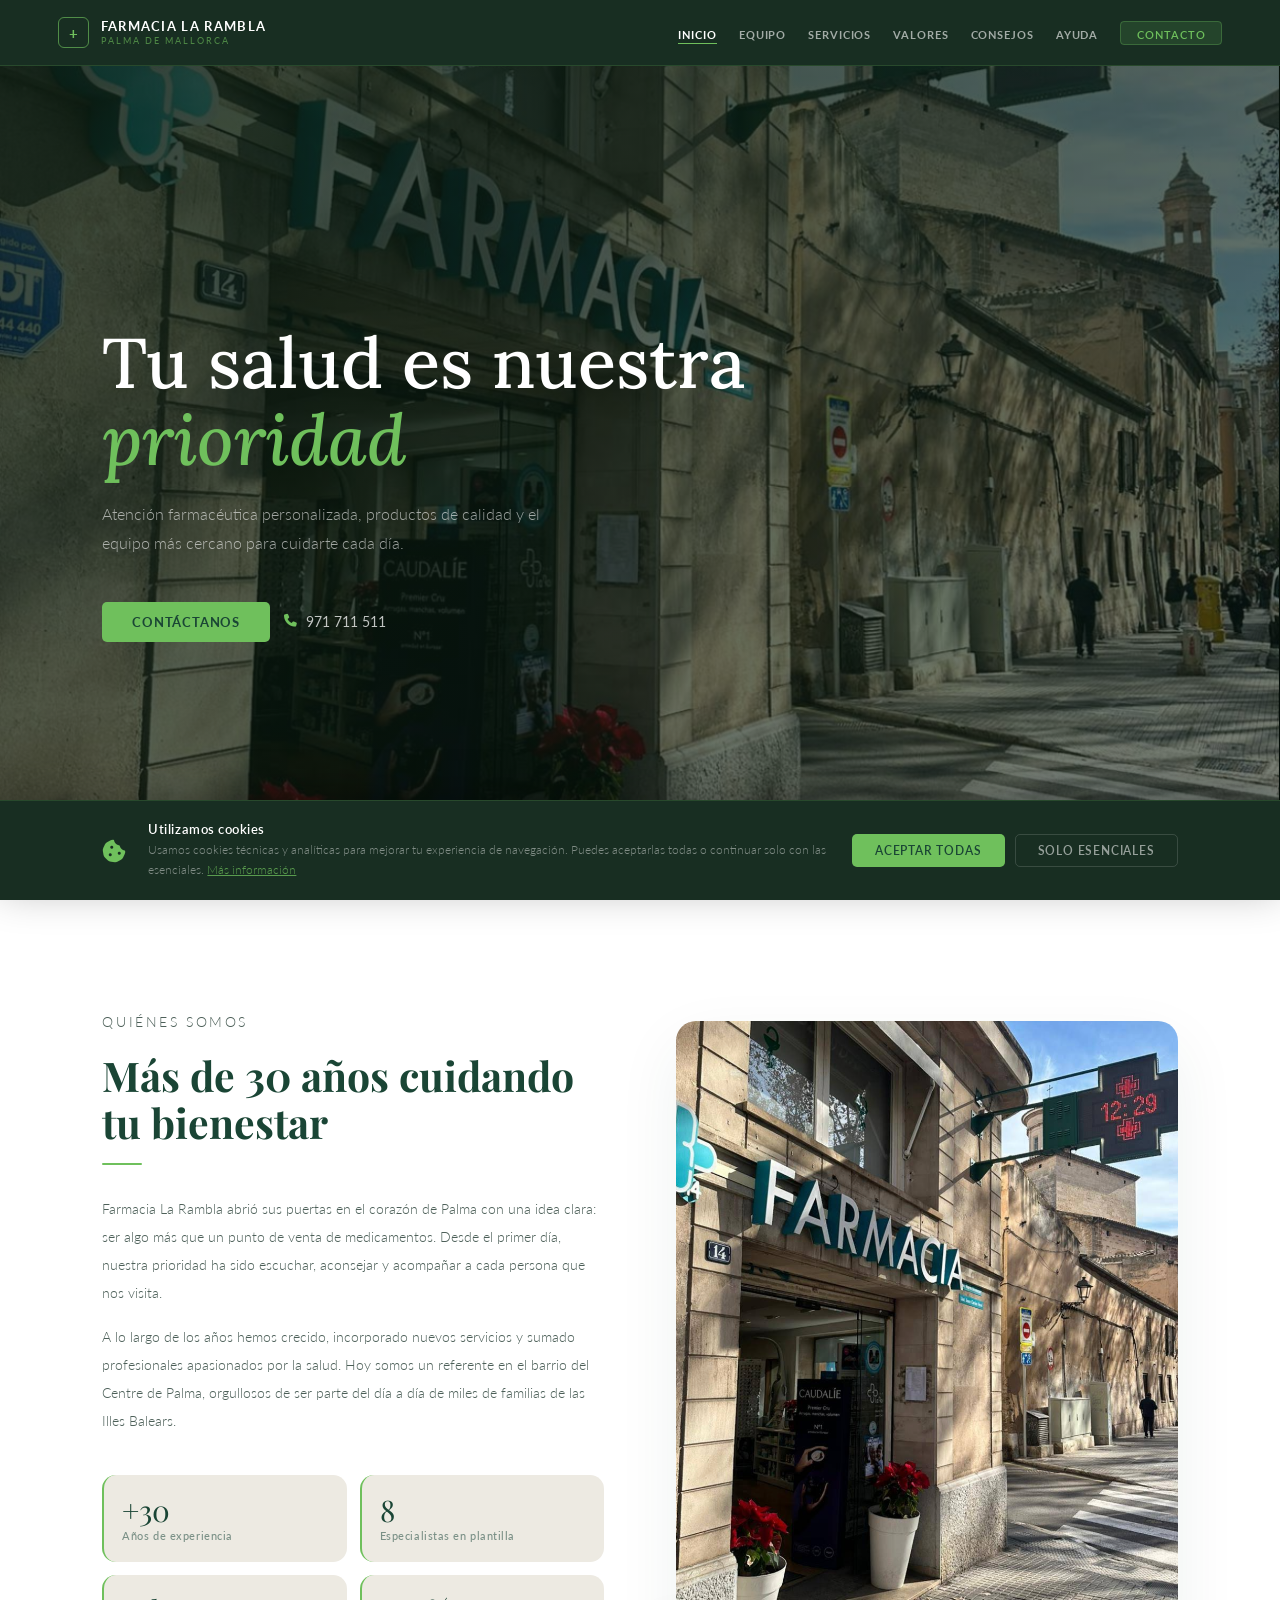
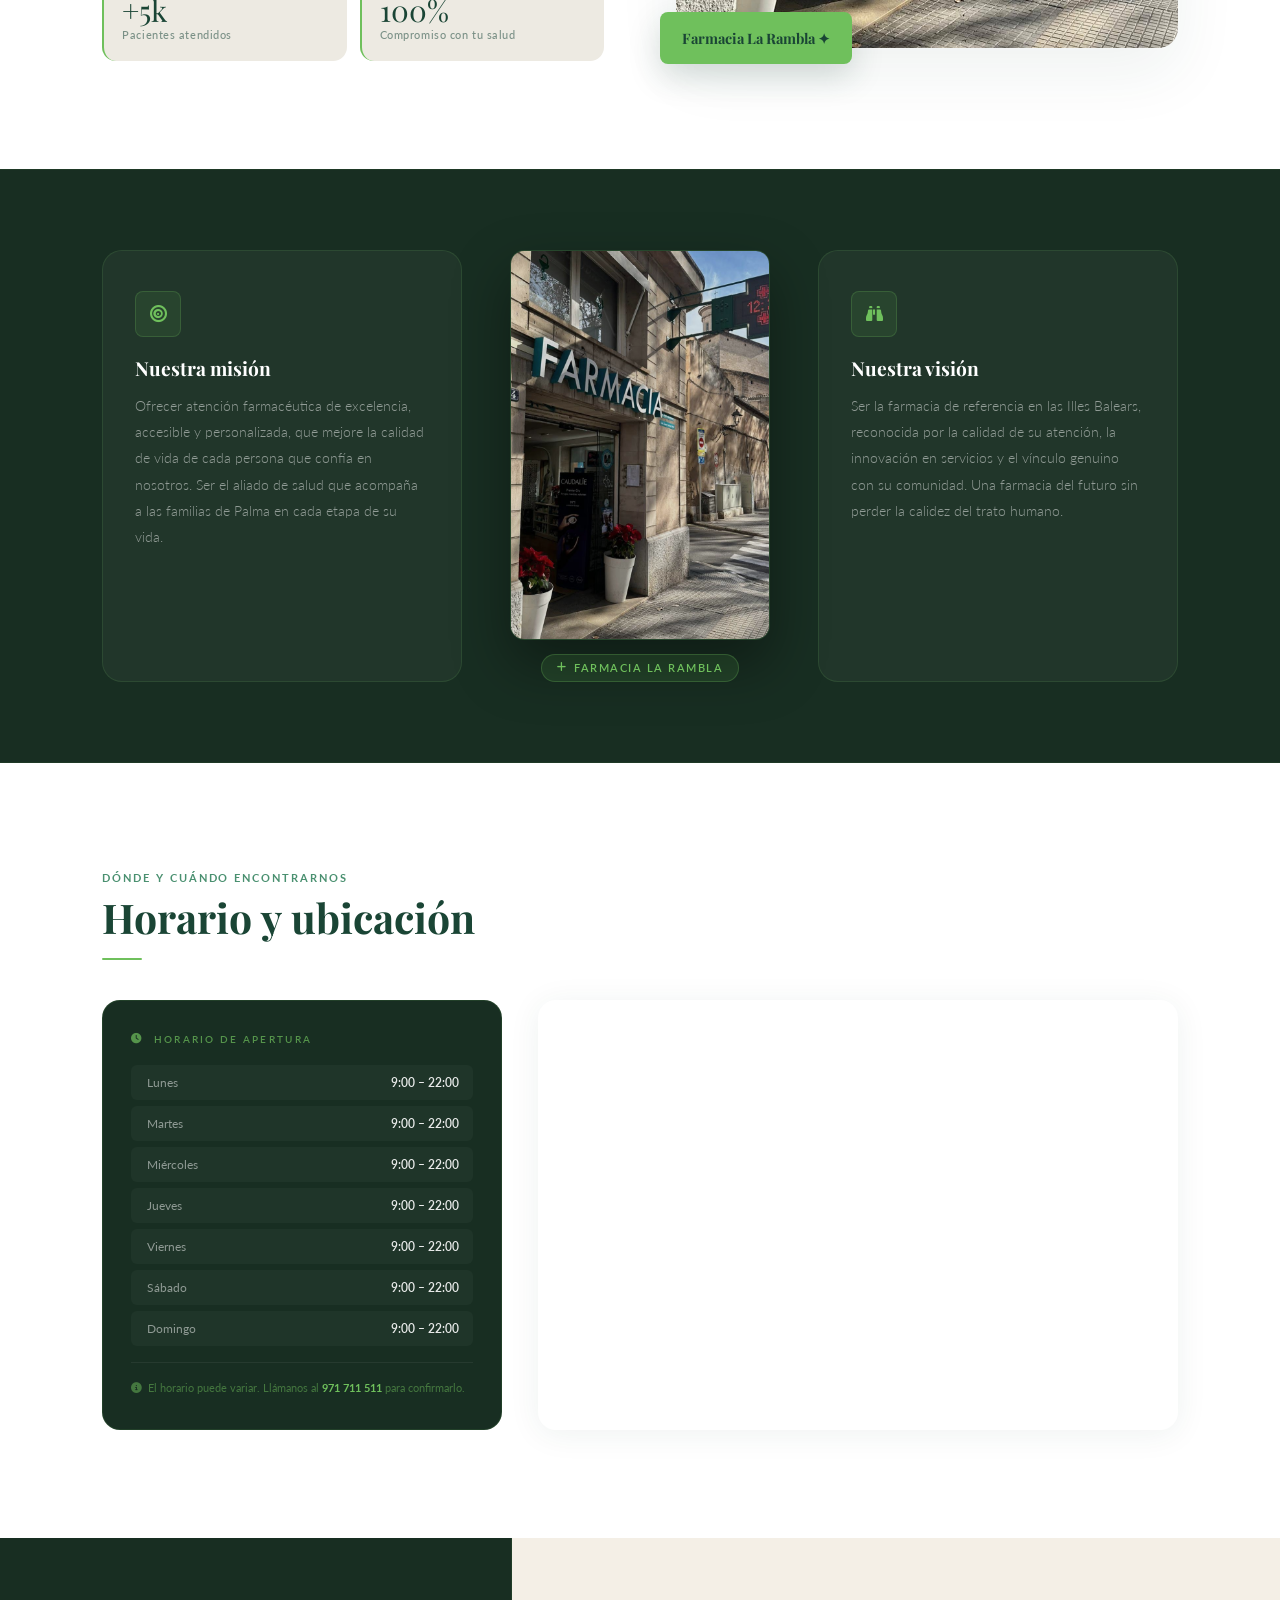
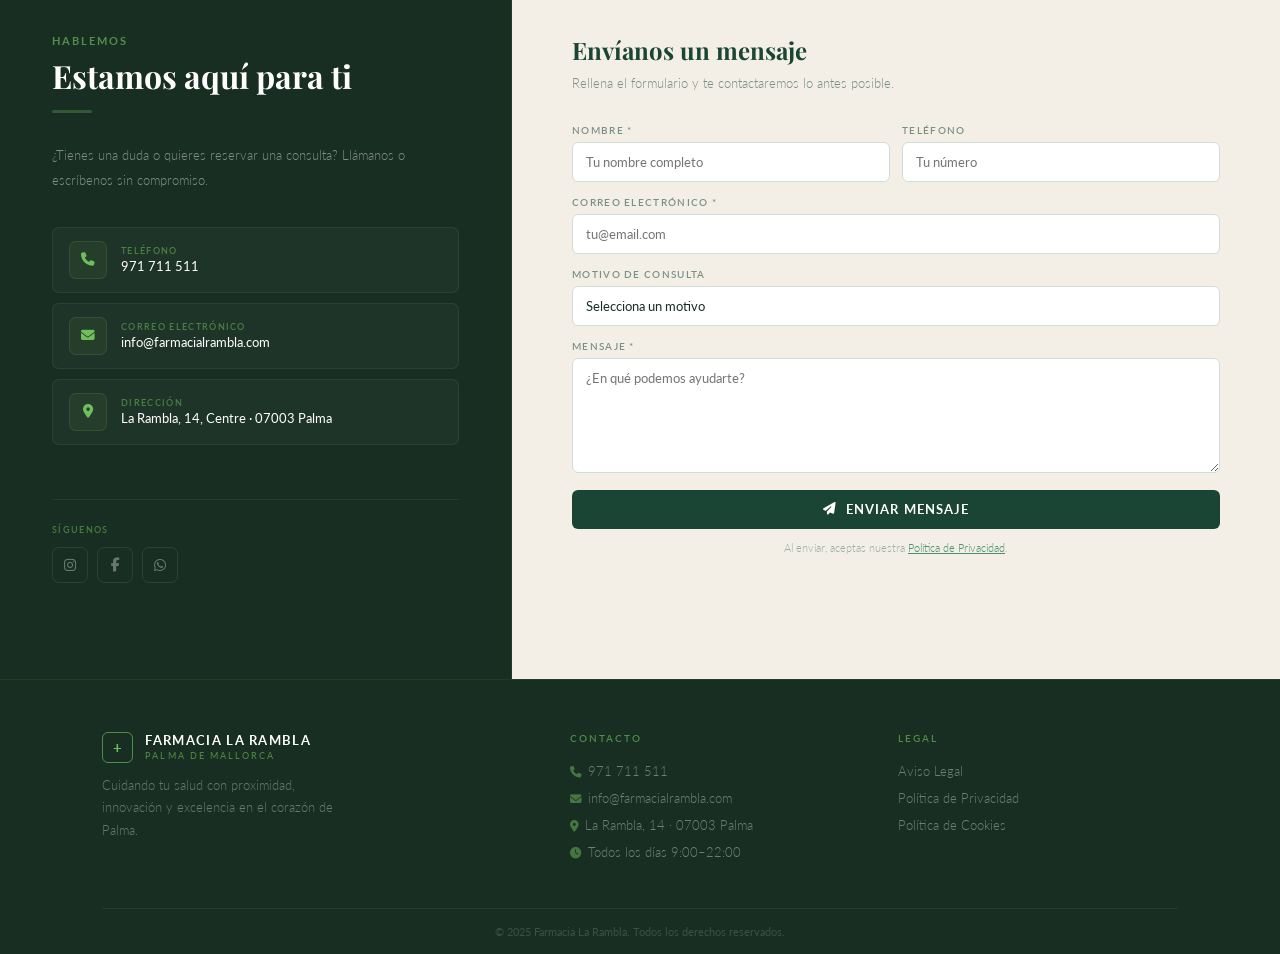
==== commit 4be59990: "Actualización de index.html" ====
--- a/Pages/index.html
+++ b/Pages/index.html
@@ -4,9 +4,11 @@
   <meta charset="UTF-8"/>
   <meta name="viewport" content="width=device-width, initial-scale=1.0"/>
   <title>Farmacia La Rambla · Palma de Mallorca</title>
-  <link href="https://fonts.googleapis.com/css2?family=Playfair+Display:wght@400;700&family=Montserrat:wght@300;400;500;600;700&display=swap" rel="stylesheet"/>
+  <link href="https://fonts.googleapis.com/css2?family=Lora:ital,wght@0,400;0,500;0,600;1,400&family=Playfair+Display:wght@400;700&family=Lato:ital,wght@0,300;0,400;0,700;1,300;1,400&display=swap" rel="stylesheet"/>
   <link rel="stylesheet" href="https://cdnjs.cloudflare.com/ajax/libs/font-awesome/6.5.0/css/all.min.css"/>
   <link rel="stylesheet" href="style.css"/>
+  <script src="cookie-banner.js" defer></script>
+  <script src="scroll-animations.js" defer></script>
 </head>
 <body>
 
@@ -174,7 +176,7 @@
     </div>
     <div class="form-group"><label>Mensaje *</label><textarea id="mensaje" placeholder="¿En qué podemos ayudarte?"></textarea></div>
     <button class="btn-submit" onclick="enviarFormulario()"><i class="fas fa-paper-plane"></i> Enviar mensaje</button>
-    <p class="form-nota">Al enviar, aceptas nuestra <a href="#" style="color:var(--verde-claro);">Política de Privacidad</a>.</p>
+    <p class="form-nota">Al enviar, aceptas nuestra <a href="politica-de-privacidad.html" style="color:var(--verde-claro);">Política de Privacidad</a>.</p>
   </div>
 </section>
 
@@ -194,18 +196,18 @@
     <div class="footer-col">
       <h4>Contacto</h4>
       <ul>
-        <li><span>📞 971 711 511</span></li>
-        <li><span>✉ info@farmacialrambla.com</span></li>
-        <li><span>📍 La Rambla, 14 · 07003 Palma</span></li>
-        <li><span>🕐 Todos los días 9:00–22:00</span></li>
+        <li><span><i class="fas fa-phone footer-icon"></i>971 711 511</span></li>
+        <li><span><i class="fas fa-envelope footer-icon"></i>info@farmacialrambla.com</span></li>
+        <li><span><i class="fas fa-map-marker-alt footer-icon"></i>La Rambla, 14 · 07003 Palma</span></li>
+        <li><span><i class="fas fa-clock footer-icon"></i>Todos los días 9:00–22:00</span></li>
       </ul>
     </div>
     <div class="footer-col">
       <h4>Legal</h4>
       <ul>
-        <li><a href="#">Aviso Legal</a></li>
-        <li><a href="#">Política de Privacidad</a></li>
-        <li><a href="#">Política de Cookies</a></li>
+        <li><a href="aviso-legal.html">Aviso Legal</a></li>
+        <li><a href="politica-de-privacidad.html">Política de Privacidad</a></li>
+        <li><a href="politica-de-cookies.html">Política de Cookies</a></li>
       </ul>
     </div>
   </div>
--- a/Pages/style.css
+++ b/Pages/style.css
@@ -18,7 +18,7 @@
 * { margin: 0; padding: 0; box-sizing: border-box; }
 html { scroll-behavior: smooth; }
 body {
-  font-family: 'Montserrat', sans-serif;
+  font-family: 'Lato', sans-serif;
   background: var(--crema); color: var(--texto);
   -webkit-font-smoothing: antialiased;
   text-rendering: optimizeLegibility;
@@ -50,22 +50,22 @@
 .nav-logo:hover .cruz { background: rgba(111, 192, 92, 0.1); border-color: var(--lima); }
 .nav-logo-text { display: flex; flex-direction: column; line-height: 1; }
 .nav-logo-text .brand-name {
-  font-family: 'Montserrat', sans-serif; font-size: 0.82rem;
-  font-weight: 700; letter-spacing: 0.12em; text-transform: uppercase; color: var(--blanco);
+  font-family: 'Lato', sans-serif; font-size: 0.82rem;
+  font-weight: 700; letter-spacing: 0.10em; text-transform: uppercase; color: var(--blanco);
 }
 .nav-logo-text .brand-sub {
   font-size: 0.58rem; letter-spacing: 0.22em; text-transform: uppercase;
   color: rgba(111, 192, 92, 0.6); margin-top: 3px; font-weight: 500;
 }
 .nav-logo > span {
-  font-family: 'Montserrat', sans-serif; font-size: 0.82rem; font-weight: 700;
-  letter-spacing: 0.1em; text-transform: uppercase; color: var(--blanco);
+  font-family: 'Lato', sans-serif; font-size: 0.82rem; font-weight: 700;
+  letter-spacing: 0.09em; text-transform: uppercase; color: var(--blanco);
 }
 
 .nav-links { display: flex; gap: 22px; list-style: none; align-items: center; }
 .nav-links a {
   color: rgba(255, 255, 255, 0.6); text-decoration: none;
-  font-size: 0.7rem; font-weight: 500; letter-spacing: 0.11em;
+  font-size: 0.7rem; font-weight: 700; letter-spacing: 0.08em;
   text-transform: uppercase; transition: color 0.2s;
   position: relative; padding-bottom: 3px;
 }
@@ -89,10 +89,10 @@
 .nav-cta:hover { background: rgba(111, 192, 92, 0.25) !important; color: var(--lima) !important; }
 
 /* ── BASE SECTION ────────────────────────────── */
-section { padding: 96px 8%; }
+section { padding: 108px 8%; }
 .section-label {
-  font-size: 0.65rem; letter-spacing: 0.26em; text-transform: uppercase;
-  color: var(--verde-claro); margin-bottom: 10px; font-weight: 600;
+  font-size: 0.67rem; letter-spacing: 0.18em; text-transform: uppercase;
+  color: var(--verde-claro); margin-bottom: 10px; font-weight: 700;
 }
 .section-title {
   font-family: 'Playfair Display', serif;
@@ -139,14 +139,15 @@
   color: var(--lima); font-size: 0.64rem; letter-spacing: 0.22em; text-transform: uppercase;
   padding: 5px 14px; border-radius: 20px; margin-bottom: 28px;
 }
-/* ── hero title: original Playfair Display ── */
+/* ── hero title: Lora — humanista y cálida ── */
 .hero-title {
-  font-family: 'Playfair Display', serif;
+  font-family: 'Lora', serif;
   font-size: clamp(2.6rem, 5.5vw, 4.8rem);
+  font-weight: 500;
   color: var(--blanco); line-height: 1.09;
   max-width: 660px; margin-bottom: 22px;
 }
-.hero-title em { color: var(--lima); font-style: normal; }
+.hero-title em { color: var(--lima); font-style: italic; }
 .hero-sub {
   color: rgba(255, 255, 255, 0.6); font-size: 0.97rem;
   max-width: 450px; line-height: 1.88; margin-bottom: 44px; font-weight: 300;
@@ -186,14 +187,14 @@
 .quienes-text p { color: #4d6059; line-height: 1.94; font-size: 0.9rem; font-weight: 300; margin-bottom: 16px; }
 .quienes-stats { display: grid; grid-template-columns: 1fr 1fr; gap: 13px; margin-top: 40px; }
 .stat-box {
-  background: var(--gris); padding: 20px 18px; border-radius: 8px;
+  background: var(--gris); padding: 20px 18px; border-radius: 14px;
   border-left: 2.5px solid var(--lima); transition: transform 0.2s;
 }
 .stat-box:hover { transform: translateY(-2px); }
 .stat-num { font-family: 'Playfair Display', serif; font-size: 1.85rem; color: var(--verde); line-height: 1; margin-bottom: 4px; }
 .stat-label { font-size: 0.69rem; color: #7a9086; font-weight: 500; letter-spacing: 0.05em; }
 .quienes-visual { position: relative; }
-.quienes-img-wrap { border-radius: 10px; overflow: hidden; aspect-ratio: 4/5; box-shadow: 0 24px 64px var(--sombra); }
+.quienes-img-wrap { border-radius: 20px; overflow: hidden; aspect-ratio: 4/5; box-shadow: 0 24px 64px var(--sombra); }
 .quienes-img-wrap img { width: 100%; height: 100%; object-fit: cover; display: block; }
 .quienes-badge {
   position: absolute; bottom: -16px; left: -16px;
@@ -216,7 +217,7 @@
 .mv-card {
   background: rgba(255, 255, 255, 0.04);
   border: 1px solid rgba(111, 192, 92, 0.14);
-  border-radius: 12px; padding: 40px 32px;
+  border-radius: 20px; padding: 40px 32px;
   display: flex; flex-direction: column; height: 100%;
 }
 .mv-icon {
@@ -260,7 +261,7 @@
 .hm-header { margin-bottom: 40px; }
 .hm-inner { display: grid; grid-template-columns: 1fr 1.6fr; gap: 36px; align-items: stretch; }
 .horario-block {
-  background: var(--nav-bg); border-radius: 10px; padding: 32px 28px;
+  background: var(--nav-bg); border-radius: 18px; padding: 32px 28px;
   display: flex; flex-direction: column; border: 1px solid rgba(111, 192, 92, 0.12);
 }
 .horario-block-title {
@@ -282,14 +283,14 @@
   font-size: 0.68rem; color: rgba(111,192,92,0.5); margin-top: 16px;
   line-height: 1.65; padding-top: 16px; border-top: 1px solid rgba(255,255,255,0.06);
 }
-.mapa-block { border-radius: 10px; overflow: hidden; box-shadow: 0 4px 32px var(--sombra); min-height: 360px; }
+.mapa-block { border-radius: 18px; overflow: hidden; box-shadow: 0 4px 32px var(--sombra); min-height: 360px; }
 .mapa-block iframe { width: 100%; height: 100%; min-height: 360px; border: 0; display: block; }
 
 /* ── EQUIPO ──────────────────────────────────── */
 .equipo-intro { color: #4d6059; font-size: 0.9rem; line-height: 1.92; font-weight: 300; max-width: 640px; margin-bottom: 48px; }
 .equipo-grid { display: grid; grid-template-columns: repeat(2, 1fr); gap: 24px; }
 .miembro-card {
-  background: var(--gris); border-radius: 11px; overflow: hidden;
+  background: var(--gris); border-radius: 20px; overflow: hidden;
   display: grid; grid-template-columns: 180px 1fr;
   box-shadow: 0 2px 14px var(--sombra); transition: transform 0.3s, box-shadow 0.3s;
 }
@@ -308,13 +309,40 @@
 .miembro-tags { display: flex; flex-wrap: wrap; gap: 5px; }
 .mtag { background: var(--blanco); color: var(--verde); font-size: 0.63rem; padding: 3px 9px; border-radius: 20px; font-weight: 500; border: 1px solid #d0e0d8; }
 
+/* ── EQUIPO — intro con foto ─────────────────── */
+.equipo-intro-wrap {
+  display: grid;
+  grid-template-columns: 1fr 400px;
+  gap: 52px;
+  align-items: center;
+  margin-bottom: 56px;
+}
+.equipo-intro-wrap .equipo-intro { margin-bottom: 0; }
+.equipo-hero-img {
+  border-radius: 12px; overflow: hidden;
+  aspect-ratio: 4/3;
+  box-shadow: 0 16px 52px rgba(26, 69, 53, 0.13);
+  border: 1px solid rgba(26, 69, 53, 0.07);
+}
+.equipo-hero-img img { width: 100%; height: 100%; object-fit: cover; display: block; }
+.equipo-team2-wrap {
+  margin-top: 52px; border-radius: 12px; overflow: hidden;
+  max-height: 360px;
+  box-shadow: 0 8px 32px rgba(26, 69, 53, 0.10);
+}
+.equipo-team2-wrap img {
+  width: 100%; max-height: 360px;
+  object-fit: cover; object-position: center 30%;
+  display: block;
+}
+
 /* ── SERVICIOS ───────────────────────────────── */
 .servicios-intro { color: #4d6059; font-size: 0.9rem; line-height: 1.92; font-weight: 300; max-width: 640px; margin-bottom: 48px; }
 .servicios-grid { display: grid; grid-template-columns: repeat(3, 1fr); gap: 18px; }
 
 /* "Flyers" / Service cards — taller and more spacious */
 .servicio-card {
-  background: var(--blanco); padding: 42px 28px; border-radius: 9px;
+  background: var(--blanco); padding: 42px 28px; border-radius: 18px;
   min-height: 250px;
   box-shadow: 0 1px 8px var(--sombra);
   transition: transform 0.3s, box-shadow 0.3s;
@@ -337,7 +365,7 @@
 .extras-titulo { font-family: 'Playfair Display', serif; font-size: 1.4rem; color: var(--verde); margin: 60px 0 22px; }
 .extras-grid { display: grid; grid-template-columns: repeat(2, 1fr); gap: 16px; }
 .extra-card {
-  background: var(--blanco); border: 1.5px solid #dde8e3; border-radius: 9px;
+  background: var(--blanco); border: 1.5px solid #dde8e3; border-radius: 16px;
   padding: 24px 20px; display: flex; gap: 16px; align-items: flex-start;
   transition: border-color 0.2s, box-shadow 0.2s;
 }
@@ -378,7 +406,7 @@
 .flip-card:hover .flip-inner { transform: rotateY(180deg); }
 .flip-front, .flip-back {
   position: absolute; width: 100%; height: 100%;
-  backface-visibility: hidden; border-radius: 10px;
+  backface-visibility: hidden; border-radius: 20px;
   display: flex; flex-direction: column;
   align-items: center; justify-content: center;
   padding: 26px 18px; text-align: center;
@@ -391,11 +419,11 @@
   box-shadow: 0 3px 16px rgba(26, 69, 53, 0.06);
 }
 .flip-front i { font-size: 1.8rem; color: var(--verde-claro); margin-bottom: 14px; }
-.flip-front h3 { font-family: 'Playfair Display', serif; color: var(--verde); font-size: 1rem; }
+.flip-front h3 { font-family: 'Lora', serif; font-weight: 500; color: var(--verde); font-size: 1rem; }
 
 /* Flip back — dark verde */
 .flip-back { background: var(--verde); transform: rotateY(180deg); }
-.flip-back h3 { font-family: 'Playfair Display', serif; color: var(--blanco); font-size: 0.95rem; margin-bottom: 10px; }
+.flip-back h3 { font-family: 'Lora', serif; font-weight: 500; color: var(--blanco); font-size: 0.95rem; margin-bottom: 10px; }
 .flip-back p { color: rgba(255, 255, 255, 0.7); font-size: 0.79rem; line-height: 1.66; }
 
 /* ── CONTACTO ────────────────────────────────── */
@@ -444,7 +472,7 @@
 .form-group select {
   width: 100%; padding: 11px 13px; background: var(--blanco);
   border: 1.5px solid #d0ddd8; border-radius: 6px;
-  font-family: 'Montserrat', sans-serif; font-size: 0.84rem; color: var(--texto);
+  font-family: 'Lato', sans-serif; font-size: 0.84rem; color: var(--texto);
   outline: none; transition: border-color 0.2s; -webkit-appearance: none;
 }
 .form-group input:focus,
@@ -454,7 +482,7 @@
 .form-row { display: grid; grid-template-columns: 1fr 1fr; gap: 12px; }
 .btn-submit {
   width: 100%; padding: 12px; background: var(--verde); color: var(--blanco);
-  border: none; border-radius: 6px; font-family: 'Montserrat', sans-serif;
+  border: none; border-radius: 6px; font-family: 'Lato', sans-serif;
   font-size: 0.79rem; font-weight: 700; cursor: pointer;
   display: flex; align-items: center; justify-content: center; gap: 9px;
   margin-top: 8px; transition: background 0.2s, transform 0.2s;
@@ -518,14 +546,14 @@
 .chat-quick { padding: 12px 18px; border-top: 1px solid var(--gris); display: flex; flex-wrap: wrap; gap: 7px; }
 .quick-btn {
   background: none; border: 1px solid #d0ddd8; border-radius: 20px;
-  padding: 6px 13px; font-size: 0.72rem; font-family: 'Montserrat', sans-serif;
+  padding: 6px 13px; font-size: 0.72rem; font-family: 'Lato', sans-serif;
   color: var(--verde); cursor: pointer; transition: background 0.2s, border-color 0.2s; font-weight: 500;
 }
 .quick-btn:hover { background: rgba(111,192,92,0.08); border-color: var(--lima); }
 .chat-input-row { padding: 13px 18px; border-top: 1px solid var(--gris); display: flex; gap: 9px; align-items: center; }
 .chat-input {
   flex: 1; padding: 10px 13px; border: 1.5px solid #d0ddd8; border-radius: 6px;
-  font-family: 'Montserrat', sans-serif; font-size: 0.82rem; color: var(--texto);
+  font-family: 'Lato', sans-serif; font-size: 0.82rem; color: var(--texto);
   outline: none; transition: border-color 0.2s; background: var(--crema);
 }
 .chat-input:focus { border-color: var(--verde-claro); }
@@ -542,7 +570,7 @@
 
 /* Consejo cards — taller for better presence */
 .consejo-card {
-  background: var(--blanco); border-radius: 11px; border: 1.5px solid #dde8e3;
+  background: var(--blanco); border-radius: 18px; border: 1.5px solid #dde8e3;
   overflow: hidden; min-height: 290px;
   transition: transform 0.25s, box-shadow 0.25s, border-color 0.25s;
   box-shadow: 0 2px 10px var(--sombra); display: flex; flex-direction: column;
@@ -563,9 +591,64 @@
 .consejo-rec i { color: var(--lima); font-size: 0.8rem; flex-shrink: 0; }
 .consejo-rec span { font-size: 0.76rem; color: var(--verde); font-weight: 600; }
 
+/* ── FOOTER ICONS ────────────────────────────── */
+.footer-icon { color: rgba(111, 192, 92, 0.5); margin-right: 6px; font-size: 0.72rem; }
+
+/* ── SCROLL ANIMATIONS ───────────────────────── */
+.sa-hidden {
+  opacity: 0;
+  transform: translateY(26px);
+  transition: opacity 0.58s ease, transform 0.58s cubic-bezier(0.22, 0.61, 0.36, 1);
+  transition-delay: calc(var(--stagger, 0) * 0.07s);
+}
+.sa-visible { opacity: 1; transform: translateY(0); }
+
+/* ── COOKIE BANNER ───────────────────────────── */
+#cookie-banner {
+  position: fixed; bottom: 0; left: 0; right: 0; z-index: 9999;
+  background: var(--nav-bg);
+  border-top: 1px solid rgba(111, 192, 92, 0.18);
+  padding: 20px 8%;
+  transform: translateY(100%);
+  transition: transform 0.4s cubic-bezier(0.22, 0.61, 0.36, 1);
+  box-shadow: 0 -8px 40px rgba(0, 0, 0, 0.28);
+}
+#cookie-banner.cb-visible { transform: translateY(0); }
+.cb-content {
+  max-width: 1180px; margin: 0 auto;
+  display: flex; align-items: center; gap: 22px; flex-wrap: wrap;
+}
+.cb-icon { color: var(--lima); font-size: 1.5rem; flex-shrink: 0; }
+.cb-text { flex: 1; min-width: 220px; }
+.cb-text strong { color: var(--blanco); font-size: 0.82rem; font-weight: 600; letter-spacing: 0.04em; display: block; margin-bottom: 3px; }
+.cb-text p { color: rgba(255, 255, 255, 0.45); font-size: 0.76rem; line-height: 1.65; font-weight: 300; }
+.cb-text a { color: rgba(111, 192, 92, 0.75); text-decoration: underline; }
+.cb-text a:hover { color: var(--lima); }
+.cb-actions { display: flex; gap: 10px; flex-shrink: 0; }
+.cb-btn {
+  padding: 9px 22px; border-radius: 5px; font-family: 'Lato', sans-serif;
+  font-size: 0.72rem; font-weight: 600; letter-spacing: 0.07em; text-transform: uppercase;
+  cursor: pointer; border: 1px solid transparent; transition: background 0.2s, transform 0.15s;
+}
+.cb-btn:hover { transform: translateY(-1px); }
+.cb-btn-primary { background: var(--lima); color: var(--verde); }
+.cb-btn-primary:hover { background: #7fd46b; }
+.cb-btn-secondary {
+  background: transparent; color: rgba(255, 255, 255, 0.55);
+  border-color: rgba(255, 255, 255, 0.14);
+}
+.cb-btn-secondary:hover { background: rgba(255, 255, 255, 0.06); color: rgba(255, 255, 255, 0.8); }
+@media (max-width: 768px) {
+  #cookie-banner { padding: 18px 5%; }
+  .cb-content { gap: 14px; }
+  .cb-actions { width: 100%; }
+  .cb-btn { flex: 1; text-align: center; }
+}
+
 /* ── RESPONSIVE ──────────────────────────────── */
 @media (max-width: 1200px) {
   .equipo-grid { grid-template-columns: 1fr; }
+  .equipo-intro-wrap { grid-template-columns: 1fr 320px; gap: 36px; }
   .valores-grid { grid-template-columns: repeat(3, 1fr); }
   .consejos-grid { grid-template-columns: repeat(2, 1fr); }
   .mv-strip { grid-template-columns: 1fr 220px 1fr; gap: 32px; }
@@ -584,6 +667,7 @@
   #quienes { grid-template-columns: 1fr; gap: 40px; }
   .mv-strip { grid-template-columns: 1fr; }
   .miembro-card { grid-template-columns: 1fr; }
+  .equipo-intro-wrap { grid-template-columns: 1fr; gap: 28px; }
   .miembro-foto { min-height: 180px; }
   .valores-stats-strip { flex-direction: column; gap: 0; }
   .v-stat { border-right: none; border-bottom: 1px solid #e8e3da; }
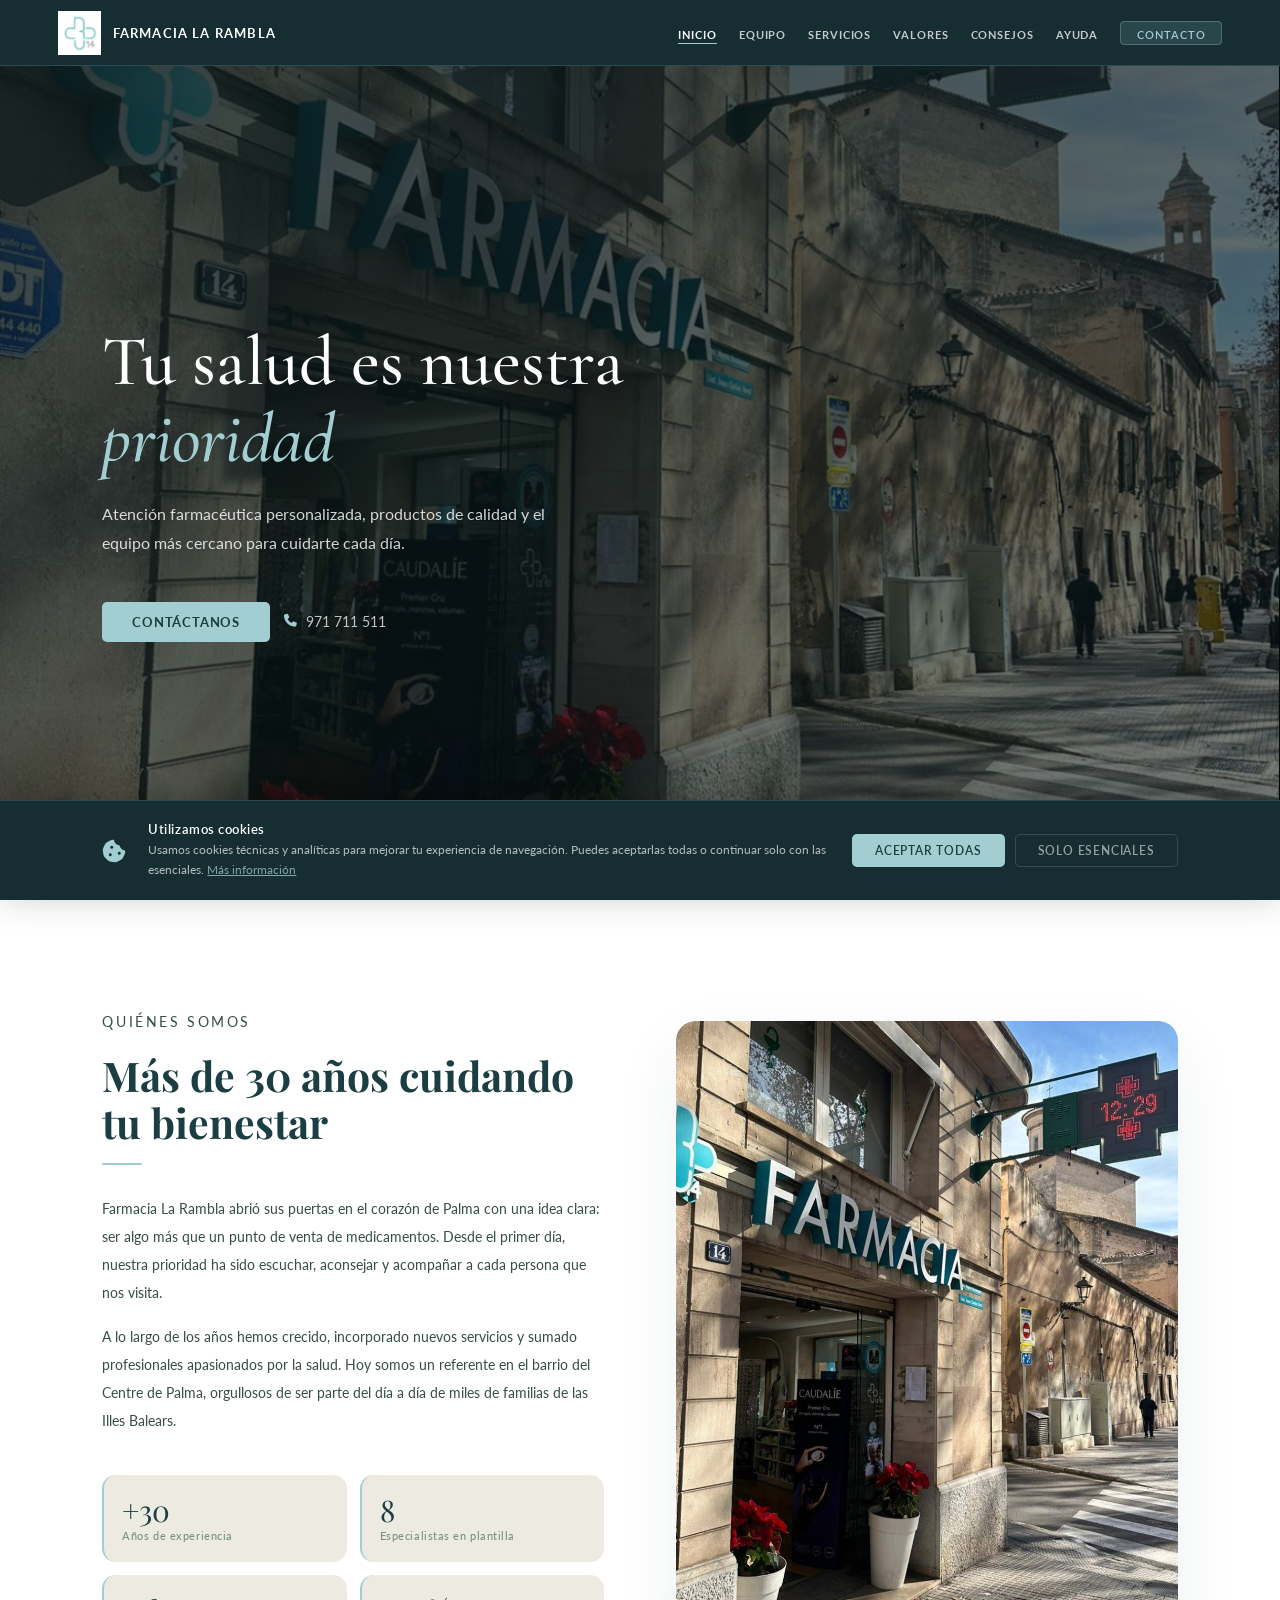
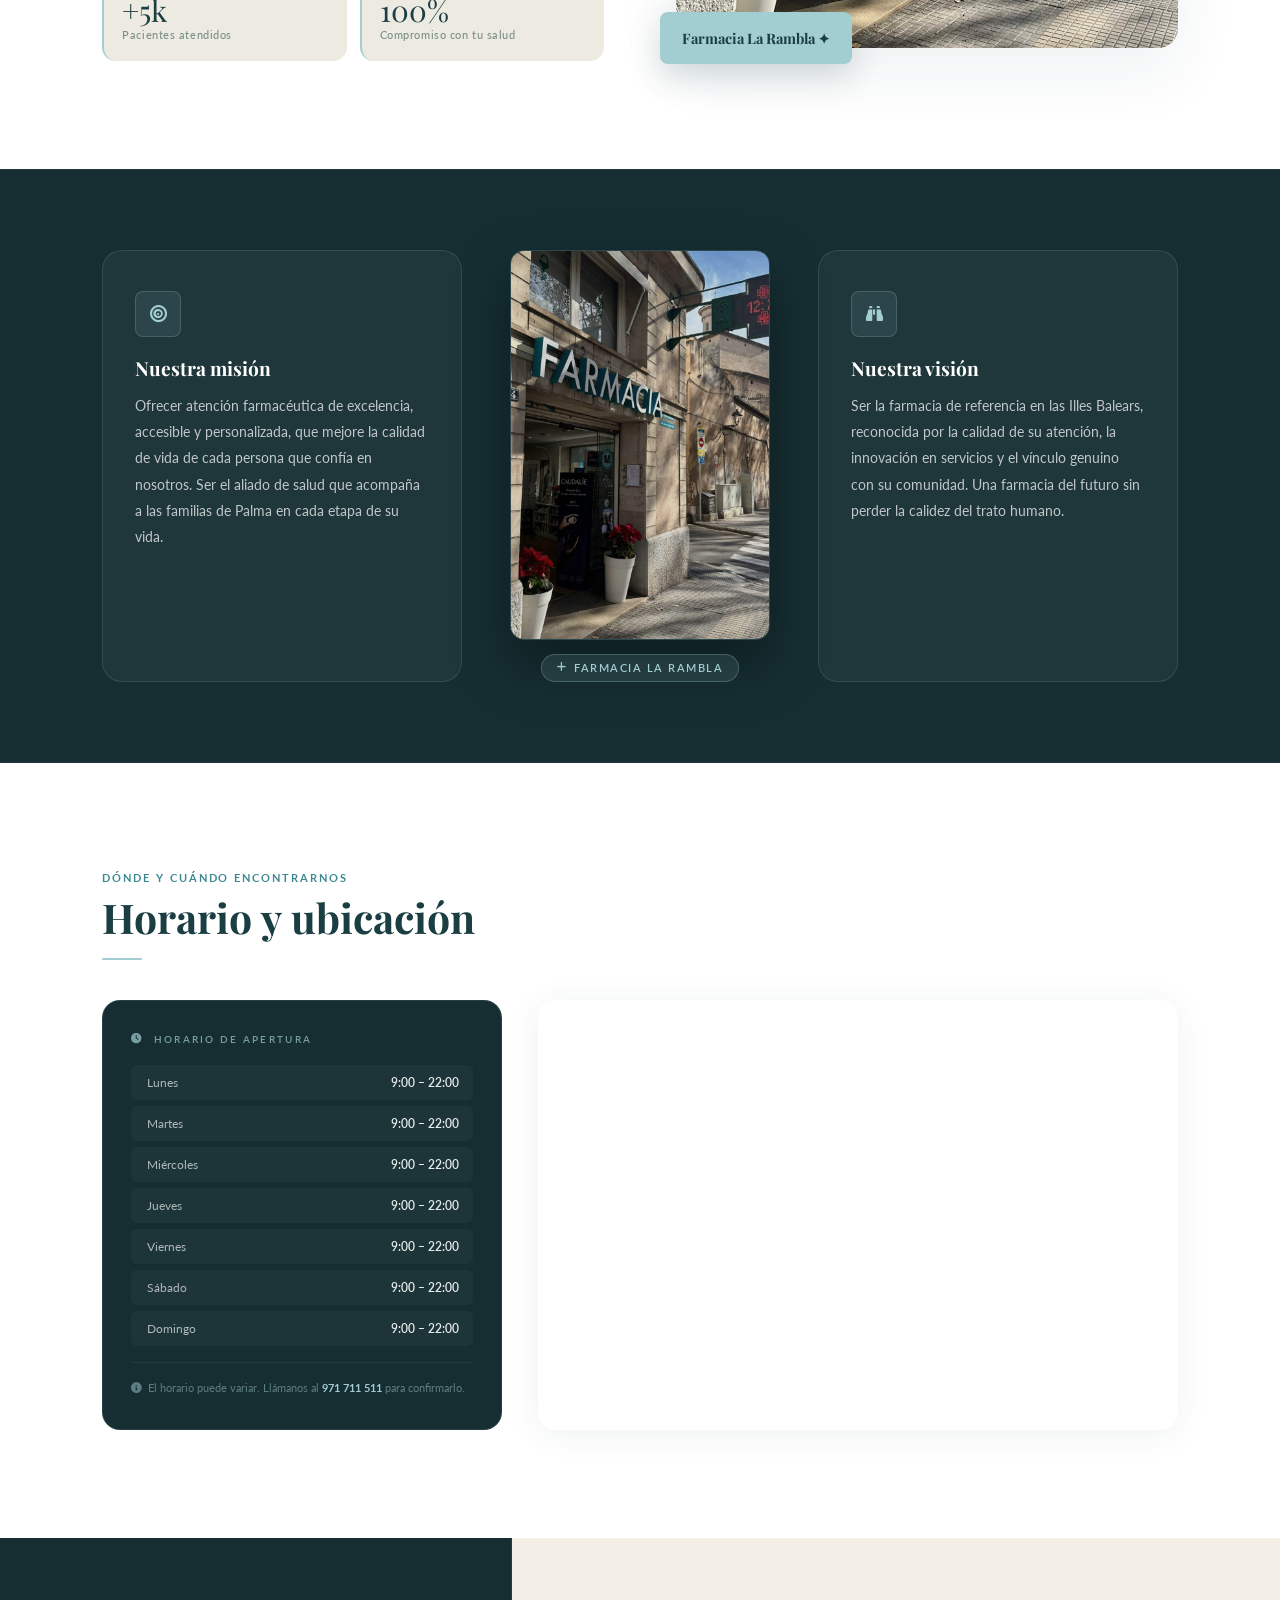
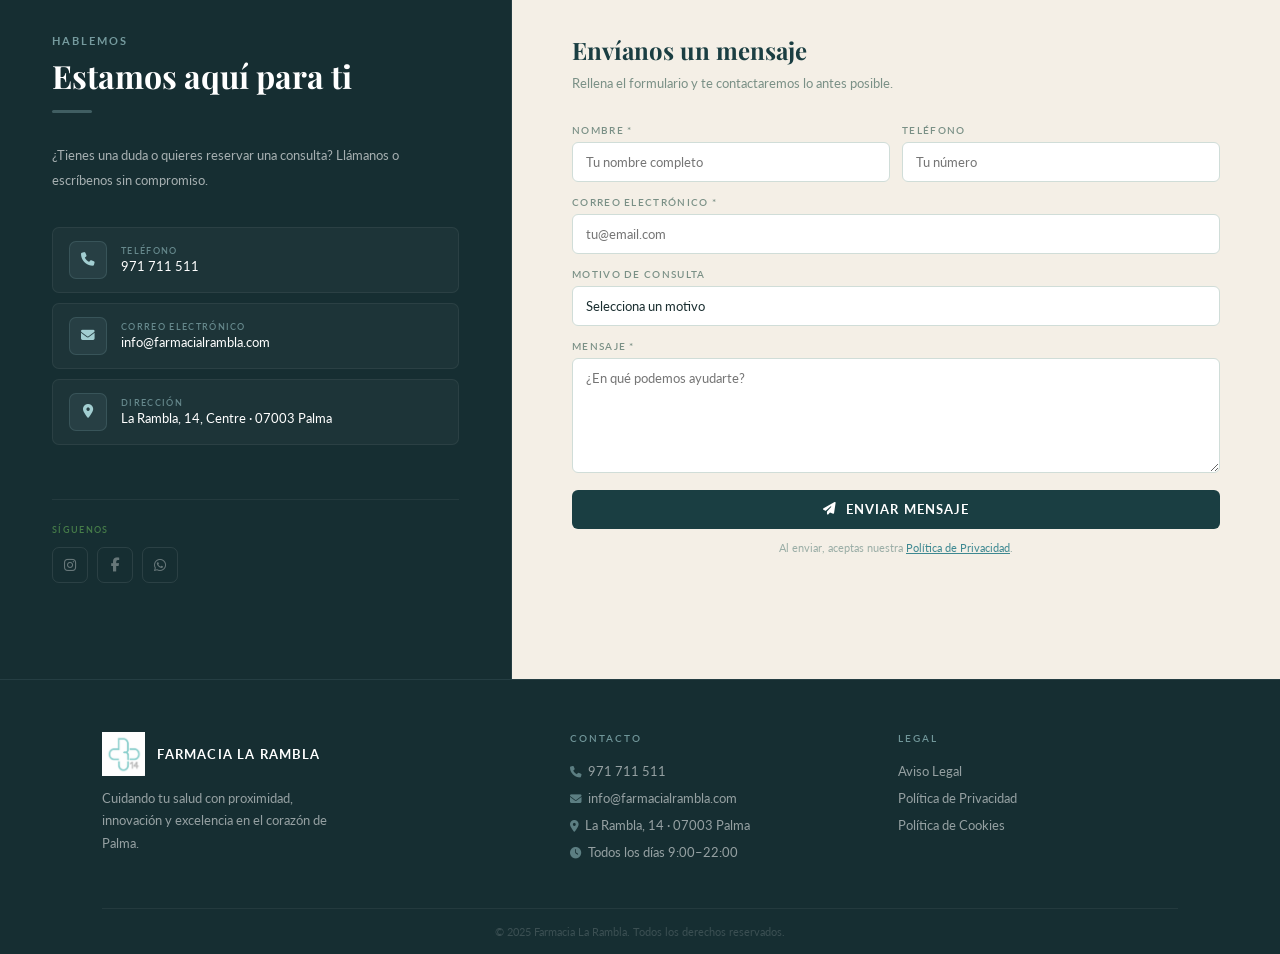
==== commit 8c80e6a9: "Actualizo logo, tipografía y legibilidad" ====
--- a/Pages/index.html
+++ b/Pages/index.html
@@ -4,7 +4,7 @@
   <meta charset="UTF-8"/>
   <meta name="viewport" content="width=device-width, initial-scale=1.0"/>
   <title>Farmacia La Rambla · Palma de Mallorca</title>
-  <link href="https://fonts.googleapis.com/css2?family=Lora:ital,wght@0,400;0,500;0,600;1,400&family=Playfair+Display:wght@400;700&family=Lato:ital,wght@0,300;0,400;0,700;1,300;1,400&display=swap" rel="stylesheet"/>
+  <link href="https://fonts.googleapis.com/css2?family=Cormorant+Garamond:ital,wght@0,300;0,400;0,600;1,300;1,400&family=Lora:ital,wght@0,400;0,500;0,600;1,400&family=Playfair+Display:wght@400;700&family=Lato:ital,wght@0,300;0,400;0,700;1,300;1,400&display=swap" rel="stylesheet"/>
   <link rel="stylesheet" href="https://cdnjs.cloudflare.com/ajax/libs/font-awesome/6.5.0/css/all.min.css"/>
   <link rel="stylesheet" href="style.css"/>
   <script src="cookie-banner.js" defer></script>
@@ -15,11 +15,8 @@
 <!-- NAVBAR -->
 <nav id="navbar">
   <a href="index.html" class="nav-logo">
-    <div class="cruz">+</div>
-    <div class="nav-logo-text">
-      <span class="brand-name">Farmacia La Rambla</span>
-      <span class="brand-sub">Palma de Mallorca</span>
-    </div>
+    <img src="Logo.png" alt="Farmacia La Rambla" class="nav-logo-img"/>
+    <span class="nav-brand-name">Farmacia La Rambla</span>
   </a>
   <ul class="nav-links">
     <li><a href="index.html" class="active">Inicio</a></li>
@@ -185,12 +182,9 @@
   <div class="footer-grid">
     <div class="footer-brand">
       <a href="index.html" class="nav-logo">
-        <div class="cruz">+</div>
-        <div class="nav-logo-text">
-          <span class="brand-name">Farmacia La Rambla</span>
-          <span class="brand-sub">Palma de Mallorca</span>
-        </div>
-      </a>
+    <img src="Logo.png" alt="Farmacia La Rambla" class="nav-logo-img"/>
+    <span class="nav-brand-name">Farmacia La Rambla</span>
+  </a>
       <p>Cuidando tu salud con proximidad, innovación y excelencia en el corazón de Palma.</p>
     </div>
     <div class="footer-col">
--- a/Pages/style.css
+++ b/Pages/style.css
@@ -3,16 +3,16 @@
    ═══════════════════════════════════════════════ */
 
 :root {
-  --verde:       #1a4535;
-  --verde-medio: #2b6349;
-  --verde-claro: #4a9070;
-  --lima:        #6fc05c;
+  --verde:       #1a3e42;
+  --verde-medio: #235e64;
+  --verde-claro: #3d8891;
+  --lima:        #a2ced1;
   --crema:       #f4efe6;
   --blanco:      #ffffff;
   --gris:        #edeae2;
-  --texto:       #1a2e25;
-  --sombra:      rgba(26, 69, 53, 0.07);
-  --nav-bg:      #182e22;   /* lightened from #0d1c12 */
+  --texto:       #1a2e30;
+  --sombra:      rgba(26, 62, 66, 0.07);
+  --nav-bg:      #162e32;   /* lightened from #0d1c12 */
 }
 
 * { margin: 0; padding: 0; box-sizing: border-box; }
@@ -30,24 +30,24 @@
   display: flex; align-items: center; justify-content: space-between;
   padding: 0 4.5%; height: 66px;
   background: var(--nav-bg);
-  border-bottom: 1px solid rgba(111, 192, 92, 0.18);
+  border-bottom: 1px solid rgba(162, 206, 209, 0.18);
   transition: background 0.35s, box-shadow 0.35s;
 }
 nav.scrolled {
-  background: rgba(18, 38, 28, 0.98);
+  background: rgba(18, 32, 34, 0.98);
   backdrop-filter: blur(18px);
-  box-shadow: 0 1px 0 rgba(111, 192, 92, 0.12), 0 8px 40px rgba(0, 0, 0, 0.28);
+  box-shadow: 0 1px 0 rgba(162, 206, 209, 0.12), 0 8px 40px rgba(0, 0, 0, 0.28);
 }
 
 .nav-logo { display: flex; align-items: center; gap: 12px; text-decoration: none; }
 .nav-logo .cruz {
   width: 31px; height: 31px;
-  border: 1.5px solid rgba(111, 192, 92, 0.65); border-radius: 6px;
+  border: 1.5px solid rgba(162, 206, 209, 0.65); border-radius: 6px;
   display: flex; align-items: center; justify-content: center;
   font-size: 15px; color: var(--lima); font-weight: 700;
   transition: background 0.2s, border-color 0.2s;
 }
-.nav-logo:hover .cruz { background: rgba(111, 192, 92, 0.1); border-color: var(--lima); }
+.nav-logo:hover .cruz { background: rgba(162, 206, 209, 0.1); border-color: var(--lima); }
 .nav-logo-text { display: flex; flex-direction: column; line-height: 1; }
 .nav-logo-text .brand-name {
   font-family: 'Lato', sans-serif; font-size: 0.82rem;
@@ -55,8 +55,20 @@
 }
 .nav-logo-text .brand-sub {
   font-size: 0.58rem; letter-spacing: 0.22em; text-transform: uppercase;
-  color: rgba(111, 192, 92, 0.6); margin-top: 3px; font-weight: 500;
-}
+  color: rgba(162, 206, 209, 0.6); margin-top: 3px; font-weight: 500;
+}
+
+.nav-logo-img { height: 44px; width: auto; display: block; }
+.nav-brand-name {
+  font-family: 'Lato', sans-serif;
+  font-size: 0.85rem;
+  font-weight: 600;
+  letter-spacing: 0.07em;
+  text-transform: uppercase;
+  color: var(--blanco);
+  white-space: nowrap;
+}
+
 .nav-logo > span {
   font-family: 'Lato', sans-serif; font-size: 0.82rem; font-weight: 700;
   letter-spacing: 0.09em; text-transform: uppercase; color: var(--blanco);
@@ -64,7 +76,7 @@
 
 .nav-links { display: flex; gap: 22px; list-style: none; align-items: center; }
 .nav-links a {
-  color: rgba(255, 255, 255, 0.6); text-decoration: none;
+  color: rgba(255, 255, 255, 0.75); text-decoration: none;
   font-size: 0.7rem; font-weight: 700; letter-spacing: 0.08em;
   text-transform: uppercase; transition: color 0.2s;
   position: relative; padding-bottom: 3px;
@@ -80,13 +92,13 @@
 .nav-links a.active::after { width: 100%; }
 
 .nav-cta {
-  background: rgba(111, 192, 92, 0.15) !important; color: var(--lima) !important;
+  background: rgba(162, 206, 209, 0.15) !important; color: var(--lima) !important;
   padding: 6px 16px; border-radius: 4px;
-  border: 1px solid rgba(111, 192, 92, 0.3) !important; font-weight: 600 !important;
+  border: 1px solid rgba(162, 206, 209, 0.3) !important; font-weight: 600 !important;
   transition: background 0.2s !important;
 }
 .nav-cta::after { display: none !important; }
-.nav-cta:hover { background: rgba(111, 192, 92, 0.25) !important; color: var(--lima) !important; }
+.nav-cta:hover { background: rgba(162, 206, 209, 0.25) !important; color: var(--lima) !important; }
 
 /* ── BASE SECTION ────────────────────────────── */
 section { padding: 108px 8%; }
@@ -108,26 +120,26 @@
 }
 .page-header::before {
   content: ''; position: absolute; inset: 0;
-  background: linear-gradient(135deg, rgba(111,192,92,0.06) 0%, transparent 60%);
+  background: linear-gradient(135deg, rgba(162,206,209,0.06) 0%, transparent 60%);
   pointer-events: none;
 }
 .page-header::after {
   content: ''; position: absolute; bottom: 0; left: 8%; right: 8%;
-  height: 1px; background: rgba(111, 192, 92, 0.12);
-}
-.page-header .section-label { color: rgba(111, 192, 92, 0.7); }
+  height: 1px; background: rgba(162, 206, 209, 0.12);
+}
+.page-header .section-label { color: rgba(162, 206, 209, 0.7); }
 .page-header .section-title { color: var(--blanco); font-size: clamp(2.1rem, 4.5vw, 3.2rem); }
-.page-header .divider { background: rgba(111, 192, 92, 0.4); }
+.page-header .divider { background: rgba(162, 206, 209, 0.4); }
 .page-header-sub {
-  color: rgba(255, 255, 255, 0.52); font-size: 0.94rem;
-  max-width: 500px; line-height: 1.85; font-weight: 300;
+  color: rgba(255, 255, 255, 0.72); font-size: 0.94rem;
+  max-width: 500px; line-height: 1.85; font-weight: 400;
 }
 
 /* ── HERO (index.html) ───────────────────────── */
 #inicio {
   min-height: 100vh;
   background:
-    linear-gradient(to bottom right, rgba(12, 30, 19, 0.86) 0%, rgba(6, 22, 13, 0.5) 100%),
+    linear-gradient(to bottom right, rgba(12, 26, 28, 0.86) 0%, rgba(6, 18, 19, 0.5) 100%),
     url('../assets/Showcase.png') center center / cover no-repeat;
   display: flex; flex-direction: column;
   align-items: flex-start; justify-content: center;
@@ -135,13 +147,13 @@
 }
 .hero-badge {
   display: inline-flex; align-items: center; gap: 8px;
-  background: rgba(111, 192, 92, 0.1); border: 1px solid rgba(111, 192, 92, 0.3);
+  background: rgba(162, 206, 209, 0.1); border: 1px solid rgba(162, 206, 209, 0.3);
   color: var(--lima); font-size: 0.64rem; letter-spacing: 0.22em; text-transform: uppercase;
   padding: 5px 14px; border-radius: 20px; margin-bottom: 28px;
 }
 /* ── hero title: Lora — humanista y cálida ── */
 .hero-title {
-  font-family: 'Lora', serif;
+  font-family: 'Cormorant Garamond', serif;
   font-size: clamp(2.6rem, 5.5vw, 4.8rem);
   font-weight: 500;
   color: var(--blanco); line-height: 1.09;
@@ -149,8 +161,8 @@
 }
 .hero-title em { color: var(--lima); font-style: italic; }
 .hero-sub {
-  color: rgba(255, 255, 255, 0.6); font-size: 0.97rem;
-  max-width: 450px; line-height: 1.88; margin-bottom: 44px; font-weight: 300;
+  color: rgba(255, 255, 255, 0.82); font-size: 0.97rem;
+  max-width: 450px; line-height: 1.88; margin-bottom: 44px; font-weight: 400;
 }
 .hero-actions { display: flex; gap: 14px; align-items: center; flex-wrap: wrap; }
 .btn-primary {
@@ -159,7 +171,7 @@
   text-decoration: none; letter-spacing: 0.06em; text-transform: uppercase;
   transition: background 0.2s, transform 0.2s, box-shadow 0.2s;
 }
-.btn-primary:hover { background: #7fd46b; transform: translateY(-2px); box-shadow: 0 8px 24px rgba(111,192,92,0.3); }
+.btn-primary:hover { background: #8bbec2; transform: translateY(-2px); box-shadow: 0 8px 24px rgba(162,206,209,0.3); }
 .btn-phone {
   color: rgba(255,255,255,0.75); text-decoration: none;
   display: flex; align-items: center; gap: 9px;
@@ -184,7 +196,7 @@
   background: var(--blanco);
   display: grid; grid-template-columns: 1fr 1fr; gap: 72px; align-items: center;
 }
-.quienes-text p { color: #4d6059; line-height: 1.94; font-size: 0.9rem; font-weight: 300; margin-bottom: 16px; }
+.quienes-text p { color: #374d47; line-height: 1.94; font-size: 0.9rem; font-weight: 400; margin-bottom: 16px; }
 .quienes-stats { display: grid; grid-template-columns: 1fr 1fr; gap: 13px; margin-top: 40px; }
 .stat-box {
   background: var(--gris); padding: 20px 18px; border-radius: 14px;
@@ -200,7 +212,7 @@
   position: absolute; bottom: -16px; left: -16px;
   background: var(--lima); color: var(--verde); padding: 16px 22px; border-radius: 8px;
   font-family: 'Playfair Display', serif; font-size: 0.9rem; font-weight: 700;
-  box-shadow: 0 12px 32px rgba(26, 69, 53, 0.18);
+  box-shadow: 0 12px 32px rgba(26, 62, 66, 0.18);
 }
 
 /* ── MISIÓN / VISIÓN ─────────────────────────── */
@@ -211,19 +223,19 @@
   grid-template-columns: 1fr 260px 1fr;
   gap: 48px;
   align-items: center;
-  border-top: 1px solid rgba(111, 192, 92, 0.08);
-  border-bottom: 1px solid rgba(111, 192, 92, 0.08);
+  border-top: 1px solid rgba(162, 206, 209, 0.08);
+  border-bottom: 1px solid rgba(162, 206, 209, 0.08);
 }
 .mv-card {
   background: rgba(255, 255, 255, 0.04);
-  border: 1px solid rgba(111, 192, 92, 0.14);
+  border: 1px solid rgba(162, 206, 209, 0.14);
   border-radius: 20px; padding: 40px 32px;
   display: flex; flex-direction: column; height: 100%;
 }
 .mv-icon {
   width: 46px; height: 46px;
-  background: rgba(111, 192, 92, 0.1);
-  border: 1px solid rgba(111, 192, 92, 0.22);
+  background: rgba(162, 206, 209, 0.1);
+  border: 1px solid rgba(162, 206, 209, 0.22);
   border-radius: 8px;
   display: flex; align-items: center; justify-content: center;
   color: var(--lima); font-size: 1.05rem; margin-bottom: 18px; flex-shrink: 0;
@@ -232,7 +244,7 @@
   font-family: 'Playfair Display', serif;
   font-size: 1.2rem; color: var(--blanco); margin-bottom: 12px;
 }
-.mv-card p { color: rgba(255, 255, 255, 0.5); font-size: 0.86rem; line-height: 1.9; font-weight: 300; }
+.mv-card p { color: rgba(255, 255, 255, 0.72); font-size: 0.86rem; line-height: 1.9; font-weight: 400; }
 
 /* Mission/Vision center image column */
 .mv-center-col {
@@ -240,7 +252,7 @@
 }
 .mv-img-frame {
   width: 100%; aspect-ratio: 2/3; border-radius: 14px; overflow: hidden;
-  border: 1px solid rgba(111, 192, 92, 0.16);
+  border: 1px solid rgba(162, 206, 209, 0.16);
   box-shadow: 0 24px 56px rgba(0, 0, 0, 0.38);
 }
 .mv-img-frame img {
@@ -248,8 +260,8 @@
   filter: brightness(0.88) saturate(0.85);
 }
 .mv-img-badge {
-  background: rgba(111, 192, 92, 0.12);
-  border: 1px solid rgba(111, 192, 92, 0.26);
+  background: rgba(162, 206, 209, 0.12);
+  border: 1px solid rgba(162, 206, 209, 0.26);
   color: var(--lima); padding: 7px 15px; border-radius: 20px;
   font-size: 0.66rem; font-weight: 600; letter-spacing: 0.14em;
   text-transform: uppercase; display: flex; align-items: center; gap: 7px;
@@ -262,11 +274,11 @@
 .hm-inner { display: grid; grid-template-columns: 1fr 1.6fr; gap: 36px; align-items: stretch; }
 .horario-block {
   background: var(--nav-bg); border-radius: 18px; padding: 32px 28px;
-  display: flex; flex-direction: column; border: 1px solid rgba(111, 192, 92, 0.12);
+  display: flex; flex-direction: column; border: 1px solid rgba(162, 206, 209, 0.12);
 }
 .horario-block-title {
   font-size: 0.65rem; letter-spacing: 0.22em; text-transform: uppercase;
-  color: rgba(111, 192, 92, 0.7); margin-bottom: 20px;
+  color: rgba(162, 206, 209, 0.7); margin-bottom: 20px;
   display: flex; align-items: center; gap: 10px; font-weight: 600;
 }
 .horario-rows { display: flex; flex-direction: column; gap: 6px; flex: 1; }
@@ -275,37 +287,37 @@
   padding: 10px 14px; border-radius: 6px; border-left: 2px solid transparent;
   transition: border-color 0.2s, background 0.2s; background: rgba(255,255,255,0.03);
 }
-.hr-row:hover { border-left-color: var(--lima); background: rgba(111,192,92,0.05); }
-.hr-dia { font-size: 0.76rem; color: rgba(255,255,255,0.5); font-weight: 400; }
+.hr-row:hover { border-left-color: var(--lima); background: rgba(162,206,209,0.05); }
+.hr-dia { font-size: 0.76rem; color: rgba(255,255,255,0.65); font-weight: 400; }
 .hr-hora { font-size: 0.78rem; color: rgba(255,255,255,0.9); font-weight: 600; }
 .hr-row.cerrado .hr-hora { color: rgba(255,255,255,0.25); font-weight: 400; font-style: italic; }
 .horario-note {
-  font-size: 0.68rem; color: rgba(111,192,92,0.5); margin-top: 16px;
+  font-size: 0.68rem; color: rgba(162,206,209,0.5); margin-top: 16px;
   line-height: 1.65; padding-top: 16px; border-top: 1px solid rgba(255,255,255,0.06);
 }
 .mapa-block { border-radius: 18px; overflow: hidden; box-shadow: 0 4px 32px var(--sombra); min-height: 360px; }
 .mapa-block iframe { width: 100%; height: 100%; min-height: 360px; border: 0; display: block; }
 
 /* ── EQUIPO ──────────────────────────────────── */
-.equipo-intro { color: #4d6059; font-size: 0.9rem; line-height: 1.92; font-weight: 300; max-width: 640px; margin-bottom: 48px; }
+.equipo-intro { color: #4d6059; font-size: 0.9rem; line-height: 1.92; font-weight: 400; max-width: 640px; margin-bottom: 48px; }
 .equipo-grid { display: grid; grid-template-columns: repeat(2, 1fr); gap: 24px; }
 .miembro-card {
   background: var(--gris); border-radius: 20px; overflow: hidden;
   display: grid; grid-template-columns: 180px 1fr;
   box-shadow: 0 2px 14px var(--sombra); transition: transform 0.3s, box-shadow 0.3s;
 }
-.miembro-card:hover { transform: translateY(-4px); box-shadow: 0 14px 44px rgba(26,69,53,0.1); }
+.miembro-card:hover { transform: translateY(-4px); box-shadow: 0 14px 44px rgba(26,62,66,0.1); }
 .miembro-foto {
   background: var(--nav-bg);
   display: flex; align-items: center; justify-content: center; min-height: 240px; overflow: hidden;
 }
 .miembro-foto img { width: 100%; height: 100%; object-fit: cover; }
-.miembro-foto .ph { font-size: 3.5rem; color: rgba(111,192,92,0.15); }
+.miembro-foto .ph { font-size: 3.5rem; color: rgba(162,206,209,0.15); }
 .miembro-info { padding: 24px 20px; display: flex; flex-direction: column; justify-content: center; }
 .miembro-role { font-size: 0.58rem; letter-spacing: 0.2em; text-transform: uppercase; color: var(--verde-claro); font-weight: 600; margin-bottom: 4px; }
 .miembro-nombre { font-family: 'Playfair Display', serif; font-size: 1.12rem; color: var(--verde); margin-bottom: 6px; }
 .miembro-titulo { font-size: 0.68rem; color: rgba(255,255,255,0.85); background: var(--verde); display: inline-block; padding: 3px 10px; border-radius: 20px; margin-bottom: 11px; font-weight: 500; }
-.miembro-desc { font-size: 0.77rem; color: #5a7268; line-height: 1.78; font-weight: 300; margin-bottom: 13px; }
+.miembro-desc { font-size: 0.77rem; color: #445e56; line-height: 1.78; font-weight: 400; margin-bottom: 13px; }
 .miembro-tags { display: flex; flex-wrap: wrap; gap: 5px; }
 .mtag { background: var(--blanco); color: var(--verde); font-size: 0.63rem; padding: 3px 9px; border-radius: 20px; font-weight: 500; border: 1px solid #d0e0d8; }
 
@@ -321,14 +333,14 @@
 .equipo-hero-img {
   border-radius: 12px; overflow: hidden;
   aspect-ratio: 4/3;
-  box-shadow: 0 16px 52px rgba(26, 69, 53, 0.13);
-  border: 1px solid rgba(26, 69, 53, 0.07);
+  box-shadow: 0 16px 52px rgba(26, 62, 66, 0.13);
+  border: 1px solid rgba(26, 62, 66, 0.07);
 }
 .equipo-hero-img img { width: 100%; height: 100%; object-fit: cover; display: block; }
 .equipo-team2-wrap {
   margin-top: 52px; border-radius: 12px; overflow: hidden;
   max-height: 360px;
-  box-shadow: 0 8px 32px rgba(26, 69, 53, 0.10);
+  box-shadow: 0 8px 32px rgba(26, 62, 66, 0.10);
 }
 .equipo-team2-wrap img {
   width: 100%; max-height: 360px;
@@ -337,7 +349,7 @@
 }
 
 /* ── SERVICIOS ───────────────────────────────── */
-.servicios-intro { color: #4d6059; font-size: 0.9rem; line-height: 1.92; font-weight: 300; max-width: 640px; margin-bottom: 48px; }
+.servicios-intro { color: #4d6059; font-size: 0.9rem; line-height: 1.92; font-weight: 400; max-width: 640px; margin-bottom: 48px; }
 .servicios-grid { display: grid; grid-template-columns: repeat(3, 1fr); gap: 18px; }
 
 /* "Flyers" / Service cards — taller and more spacious */
@@ -351,16 +363,16 @@
 }
 .servicio-card:hover {
   transform: translateY(-5px);
-  box-shadow: 0 14px 44px rgba(26, 69, 53, 0.09);
+  box-shadow: 0 14px 44px rgba(26, 62, 66, 0.09);
   border-bottom-color: var(--lima);
 }
 .servicio-icon {
-  width: 50px; height: 50px; background: rgba(111, 192, 92, 0.09);
+  width: 50px; height: 50px; background: rgba(162, 206, 209, 0.09);
   border-radius: 8px; display: flex; align-items: center; justify-content: center;
   margin-bottom: 20px; font-size: 1.2rem; color: var(--verde-medio);
 }
 .servicio-card h3 { font-family: 'Playfair Display', serif; font-size: 1rem; color: var(--verde); margin-bottom: 10px; }
-.servicio-card p { font-size: 0.8rem; color: #6a8070; line-height: 1.82; font-weight: 300; flex: 1; }
+.servicio-card p { font-size: 0.8rem; color: #4e6560; line-height: 1.82; font-weight: 400; flex: 1; }
 
 .extras-titulo { font-family: 'Playfair Display', serif; font-size: 1.4rem; color: var(--verde); margin: 60px 0 22px; }
 .extras-grid { display: grid; grid-template-columns: repeat(2, 1fr); gap: 16px; }
@@ -372,7 +384,7 @@
 .extra-card:hover { border-color: var(--lima); box-shadow: 0 8px 24px var(--sombra); }
 .extra-icon { width: 44px; height: 44px; background: var(--verde); border-radius: 7px; flex-shrink: 0; display: flex; align-items: center; justify-content: center; color: var(--lima); font-size: 0.88rem; }
 .extra-card h4 { font-family: 'Playfair Display', serif; font-size: 0.92rem; color: var(--verde); margin-bottom: 5px; }
-.extra-card p { font-size: 0.78rem; color: #6a8070; line-height: 1.75; font-weight: 300; }
+.extra-card p { font-size: 0.78rem; color: #4e6560; line-height: 1.75; font-weight: 400; }
 
 /* ── VALORES ─────────────────────────────────── */
 
@@ -392,8 +404,8 @@
 /* Valores section — light background, consistent with other pages */
 .valores-section { background: var(--crema); padding: 80px 8%; }
 .valores-sub {
-  color: #4d6059; font-size: 0.88rem; max-width: 540px; line-height: 1.9;
-  font-weight: 300; margin-bottom: 48px;
+  color: #3d5550; font-size: 0.88rem; max-width: 540px; line-height: 1.9;
+  font-weight: 400; margin-bottom: 48px;
 }
 
 .valores-grid { display: grid; grid-template-columns: repeat(5, 1fr); gap: 18px; }
@@ -416,7 +428,7 @@
 .flip-front {
   background: var(--blanco);
   border: 1.5px solid #d0ddd7;
-  box-shadow: 0 3px 16px rgba(26, 69, 53, 0.06);
+  box-shadow: 0 3px 16px rgba(26, 62, 66, 0.06);
 }
 .flip-front i { font-size: 1.8rem; color: var(--verde-claro); margin-bottom: 14px; }
 .flip-front h3 { font-family: 'Lora', serif; font-weight: 500; color: var(--verde); font-size: 1rem; }
@@ -430,12 +442,12 @@
 #contacto { padding: 0; display: grid; grid-template-columns: 1fr 1.5fr; }
 .contacto-info-panel {
   background: var(--nav-bg); padding: 96px 52px;
-  display: flex; flex-direction: column; border-right: 1px solid rgba(111,192,92,0.1);
-}
-.contacto-info-panel .section-label { color: rgba(111, 192, 92, 0.68); }
+  display: flex; flex-direction: column; border-right: 1px solid rgba(162,206,209,0.1);
+}
+.contacto-info-panel .section-label { color: rgba(162, 206, 209, 0.68); }
 .contacto-info-panel .section-title { color: var(--blanco); font-size: clamp(1.65rem, 2.5vw, 2.3rem); }
-.contacto-info-panel .divider { background: rgba(111, 192, 92, 0.3); }
-.contacto-desc { color: rgba(255, 255, 255, 0.45); font-size: 0.84rem; line-height: 1.86; font-weight: 300; margin-bottom: 34px; }
+.contacto-info-panel .divider { background: rgba(162, 206, 209, 0.3); }
+.contacto-desc { color: rgba(255, 255, 255, 0.62); font-size: 0.84rem; line-height: 1.86; font-weight: 400; margin-bottom: 34px; }
 .contacto-items { display: flex; flex-direction: column; gap: 10px; margin-bottom: 30px; }
 .contacto-item {
   display: flex; align-items: center; gap: 14px; text-decoration: none;
@@ -443,14 +455,14 @@
   border: 1px solid rgba(255, 255, 255, 0.06); border-radius: 7px;
   transition: background 0.2s, transform 0.2s;
 }
-.contacto-item:hover { background: rgba(111, 192, 92, 0.08); transform: translateX(4px); }
+.contacto-item:hover { background: rgba(162, 206, 209, 0.08); transform: translateX(4px); }
 .contacto-item .icon {
-  width: 38px; height: 38px; background: rgba(111, 192, 92, 0.08);
-  border: 1px solid rgba(111, 192, 92, 0.14); border-radius: 7px;
+  width: 38px; height: 38px; background: rgba(162, 206, 209, 0.08);
+  border: 1px solid rgba(162, 206, 209, 0.14); border-radius: 7px;
   display: flex; align-items: center; justify-content: center;
   color: var(--lima); font-size: 0.85rem; flex-shrink: 0;
 }
-.ci-label { font-size: 0.59rem; text-transform: uppercase; letter-spacing: 0.14em; color: rgba(111, 192, 92, 0.55); font-weight: 600; margin-bottom: 2px; }
+.ci-label { font-size: 0.59rem; text-transform: uppercase; letter-spacing: 0.14em; color: rgba(162, 206, 209, 0.55); font-weight: 600; margin-bottom: 2px; }
 .ci-value { font-size: 0.83rem; color: var(--blanco); font-weight: 400; }
 .sep-line { width: 100%; height: 1px; background: rgba(255, 255, 255, 0.06); margin: 24px 0; }
 .social-row { display: flex; gap: 9px; }
@@ -460,11 +472,11 @@
   color: rgba(255, 255, 255, 0.35); text-decoration: none;
   font-size: 0.88rem; transition: background 0.2s, color 0.2s;
 }
-.social-btn:hover { background: rgba(111, 192, 92, 0.12); color: var(--lima); }
+.social-btn:hover { background: rgba(162, 206, 209, 0.12); color: var(--lima); }
 
 .contacto-form-panel { background: var(--crema); padding: 96px 60px; }
 .contacto-form-panel h3 { font-family: 'Playfair Display', serif; font-size: 1.5rem; color: var(--verde); margin-bottom: 6px; }
-.form-sub { color: #7a9086; font-size: 0.82rem; line-height: 1.8; font-weight: 300; margin-bottom: 28px; }
+.form-sub { color: #7a9086; font-size: 0.82rem; line-height: 1.8; font-weight: 400; margin-bottom: 28px; }
 .form-group { margin-bottom: 14px; }
 .form-group label { display: block; font-size: 0.63rem; text-transform: uppercase; letter-spacing: 0.13em; color: #7a9086; margin-bottom: 6px; font-weight: 600; }
 .form-group input,
@@ -489,32 +501,32 @@
   letter-spacing: 0.08em; text-transform: uppercase;
 }
 .btn-submit:hover { background: var(--verde-medio); transform: translateY(-1px); }
-.form-nota { font-size: 0.69rem; color: #9aada6; text-align: center; margin-top: 10px; line-height: 1.6; font-weight: 300; }
+.form-nota { font-size: 0.69rem; color: #9aada6; text-align: center; margin-top: 10px; line-height: 1.6; font-weight: 400; }
 
 /* ── FOOTER ──────────────────────────────────── */
-footer { background: var(--nav-bg); padding: 52px 8% 0; border-top: 1px solid rgba(111,192,92,0.1); }
+footer { background: var(--nav-bg); padding: 52px 8% 0; border-top: 1px solid rgba(162,206,209,0.1); }
 .footer-grid {
   display: grid; grid-template-columns: 1.5fr 1fr 1fr; gap: 48px;
   padding-bottom: 40px; border-bottom: 1px solid rgba(255, 255, 255, 0.06);
 }
-.footer-brand p { color: rgba(255, 255, 255, 0.35); font-size: 0.79rem; line-height: 1.8; font-weight: 300; max-width: 250px; margin-top: 12px; }
-.footer-col h4 { color: rgba(111, 192, 92, 0.65); font-size: 0.63rem; letter-spacing: 0.2em; text-transform: uppercase; margin-bottom: 16px; font-weight: 600; }
+.footer-brand p { color: rgba(255, 255, 255, 0.55); font-size: 0.79rem; line-height: 1.8; font-weight: 400; max-width: 250px; margin-top: 12px; }
+.footer-col h4 { color: rgba(162, 206, 209, 0.65); font-size: 0.63rem; letter-spacing: 0.2em; text-transform: uppercase; margin-bottom: 16px; font-weight: 600; }
 .footer-col ul { list-style: none; }
 .footer-col ul li { margin-bottom: 8px; }
 .footer-col ul li a,
-.footer-col ul li span { color: rgba(255, 255, 255, 0.38); text-decoration: none; font-size: 0.79rem; font-weight: 300; transition: color 0.2s; }
-.footer-col ul li a:hover { color: rgba(111, 192, 92, 0.8); }
+.footer-col ul li span { color: rgba(255, 255, 255, 0.55); text-decoration: none; font-size: 0.79rem; font-weight: 400; transition: color 0.2s; }
+.footer-col ul li a:hover { color: rgba(162, 206, 209, 0.8); }
 .footer-bottom { padding: 16px 0; text-align: center; color: rgba(255, 255, 255, 0.16); font-size: 0.7rem; }
 
 /* ── CHATBOT (ayuda.html) ────────────────────── */
 .chat-container { max-width: 720px; margin: 0 auto; }
 .chat-disclaimer {
-  background: rgba(111, 192, 92, 0.08); border: 1px solid rgba(111, 192, 92, 0.2);
+  background: rgba(162, 206, 209, 0.08); border: 1px solid rgba(162, 206, 209, 0.2);
   border-radius: 10px; padding: 18px 22px; margin-bottom: 26px;
   display: flex; gap: 13px; align-items: flex-start;
 }
 .chat-disclaimer i { color: var(--lima); font-size: 0.95rem; margin-top: 2px; flex-shrink: 0; }
-.chat-disclaimer p { font-size: 0.83rem; color: #4d6059; line-height: 1.75; font-weight: 300; }
+.chat-disclaimer p { font-size: 0.83rem; color: #4d6059; line-height: 1.75; font-weight: 400; }
 .chat-window {
   background: var(--blanco); border-radius: 12px;
   border: 1.5px solid #dde8e3; overflow: hidden; box-shadow: 0 4px 24px var(--sombra);
@@ -522,7 +534,7 @@
 .chat-header {
   background: var(--nav-bg); padding: 14px 20px;
   display: flex; align-items: center; gap: 11px;
-  border-bottom: 1px solid rgba(111,192,92,0.12);
+  border-bottom: 1px solid rgba(162,206,209,0.12);
 }
 .chat-header-dot { width: 8px; height: 8px; border-radius: 50%; background: var(--lima); }
 .chat-header-title { font-size: 0.78rem; font-weight: 600; color: var(--blanco); letter-spacing: 0.04em; }
@@ -540,7 +552,7 @@
   justify-content: center; font-size: 0.75rem; color: var(--lima);
 }
 .msg.user .msg-avatar { background: var(--lima); color: var(--verde); }
-.msg-bubble { max-width: 75%; padding: 10px 14px; border-radius: 11px; font-size: 0.82rem; line-height: 1.65; font-weight: 300; }
+.msg-bubble { max-width: 75%; padding: 10px 14px; border-radius: 11px; font-size: 0.82rem; line-height: 1.65; font-weight: 400; }
 .msg.bot .msg-bubble { background: var(--gris); color: var(--texto); border-bottom-left-radius: 3px; }
 .msg.user .msg-bubble { background: var(--verde); color: var(--blanco); border-bottom-right-radius: 3px; }
 .chat-quick { padding: 12px 18px; border-top: 1px solid var(--gris); display: flex; flex-wrap: wrap; gap: 7px; }
@@ -549,7 +561,7 @@
   padding: 6px 13px; font-size: 0.72rem; font-family: 'Lato', sans-serif;
   color: var(--verde); cursor: pointer; transition: background 0.2s, border-color 0.2s; font-weight: 500;
 }
-.quick-btn:hover { background: rgba(111,192,92,0.08); border-color: var(--lima); }
+.quick-btn:hover { background: rgba(162,206,209,0.08); border-color: var(--lima); }
 .chat-input-row { padding: 13px 18px; border-top: 1px solid var(--gris); display: flex; gap: 9px; align-items: center; }
 .chat-input {
   flex: 1; padding: 10px 13px; border: 1.5px solid #d0ddd8; border-radius: 6px;
@@ -565,7 +577,7 @@
 .chat-send:hover { background: var(--verde-medio); }
 
 /* ── CONSEJOS ────────────────────────────────── */
-.consejos-intro { color: #4d6059; font-size: 0.9rem; line-height: 1.92; font-weight: 300; max-width: 620px; margin-bottom: 44px; }
+.consejos-intro { color: #3d5550; font-size: 0.9rem; line-height: 1.92; font-weight: 400; max-width: 620px; margin-bottom: 44px; }
 .consejos-grid { display: grid; grid-template-columns: repeat(3, 1fr); gap: 20px; }
 
 /* Consejo cards — taller for better presence */
@@ -576,7 +588,7 @@
   box-shadow: 0 2px 10px var(--sombra); display: flex; flex-direction: column;
 }
 .consejo-card:hover {
-  transform: translateY(-4px); box-shadow: 0 12px 36px rgba(26,69,53,0.1); border-color: var(--lima);
+  transform: translateY(-4px); box-shadow: 0 12px 36px rgba(26,62,66,0.1); border-color: var(--lima);
 }
 .consejo-card-top { padding: 24px 22px 14px; display: flex; align-items: flex-start; gap: 14px; }
 .consejo-icon-wrap {
@@ -586,13 +598,13 @@
 .consejo-title { font-family: 'Playfair Display', serif; font-size: 1.05rem; color: var(--verde); margin-bottom: 3px; }
 .consejo-tag { font-size: 0.61rem; letter-spacing: 0.14em; text-transform: uppercase; color: var(--verde-claro); font-weight: 600; }
 .consejo-body { padding: 0 22px 22px; flex: 1; display: flex; flex-direction: column; justify-content: flex-end; }
-.consejo-desc { font-size: 0.79rem; color: #5a7268; line-height: 1.78; font-weight: 300; margin-bottom: 14px; flex: 1; }
+.consejo-desc { font-size: 0.79rem; color: #445e56; line-height: 1.78; font-weight: 400; margin-bottom: 14px; flex: 1; }
 .consejo-rec { display: flex; align-items: center; gap: 10px; background: var(--gris); border-radius: 7px; padding: 11px 13px; }
 .consejo-rec i { color: var(--lima); font-size: 0.8rem; flex-shrink: 0; }
 .consejo-rec span { font-size: 0.76rem; color: var(--verde); font-weight: 600; }
 
 /* ── FOOTER ICONS ────────────────────────────── */
-.footer-icon { color: rgba(111, 192, 92, 0.5); margin-right: 6px; font-size: 0.72rem; }
+.footer-icon { color: rgba(162, 206, 209, 0.5); margin-right: 6px; font-size: 0.72rem; }
 
 /* ── SCROLL ANIMATIONS ───────────────────────── */
 .sa-hidden {
@@ -607,7 +619,7 @@
 #cookie-banner {
   position: fixed; bottom: 0; left: 0; right: 0; z-index: 9999;
   background: var(--nav-bg);
-  border-top: 1px solid rgba(111, 192, 92, 0.18);
+  border-top: 1px solid rgba(162, 206, 209, 0.18);
   padding: 20px 8%;
   transform: translateY(100%);
   transition: transform 0.4s cubic-bezier(0.22, 0.61, 0.36, 1);
@@ -621,8 +633,8 @@
 .cb-icon { color: var(--lima); font-size: 1.5rem; flex-shrink: 0; }
 .cb-text { flex: 1; min-width: 220px; }
 .cb-text strong { color: var(--blanco); font-size: 0.82rem; font-weight: 600; letter-spacing: 0.04em; display: block; margin-bottom: 3px; }
-.cb-text p { color: rgba(255, 255, 255, 0.45); font-size: 0.76rem; line-height: 1.65; font-weight: 300; }
-.cb-text a { color: rgba(111, 192, 92, 0.75); text-decoration: underline; }
+.cb-text p { color: rgba(255, 255, 255, 0.68); font-size: 0.76rem; line-height: 1.65; font-weight: 400; }
+.cb-text a { color: rgba(162, 206, 209, 0.75); text-decoration: underline; }
 .cb-text a:hover { color: var(--lima); }
 .cb-actions { display: flex; gap: 10px; flex-shrink: 0; }
 .cb-btn {
@@ -632,7 +644,7 @@
 }
 .cb-btn:hover { transform: translateY(-1px); }
 .cb-btn-primary { background: var(--lima); color: var(--verde); }
-.cb-btn-primary:hover { background: #7fd46b; }
+.cb-btn-primary:hover { background: #8bbec2; }
 .cb-btn-secondary {
   background: transparent; color: rgba(255, 255, 255, 0.55);
   border-color: rgba(255, 255, 255, 0.14);
